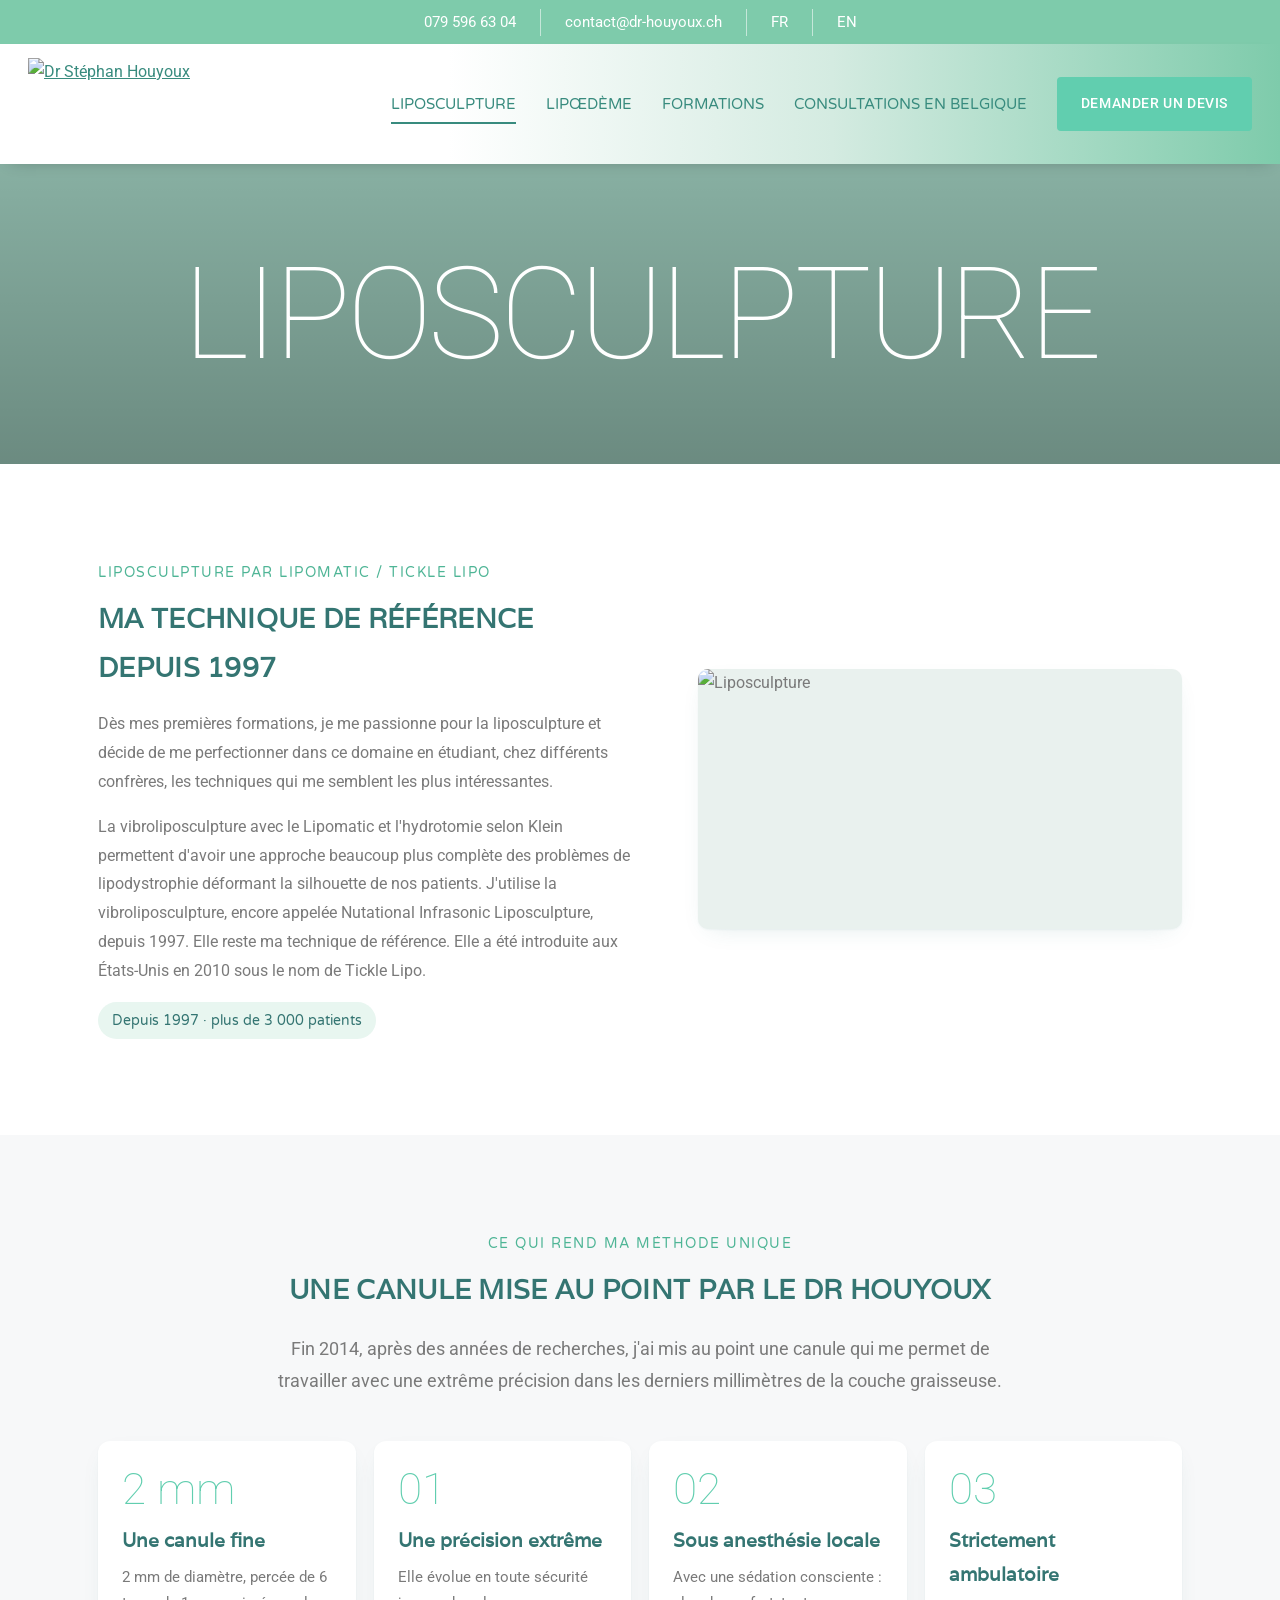
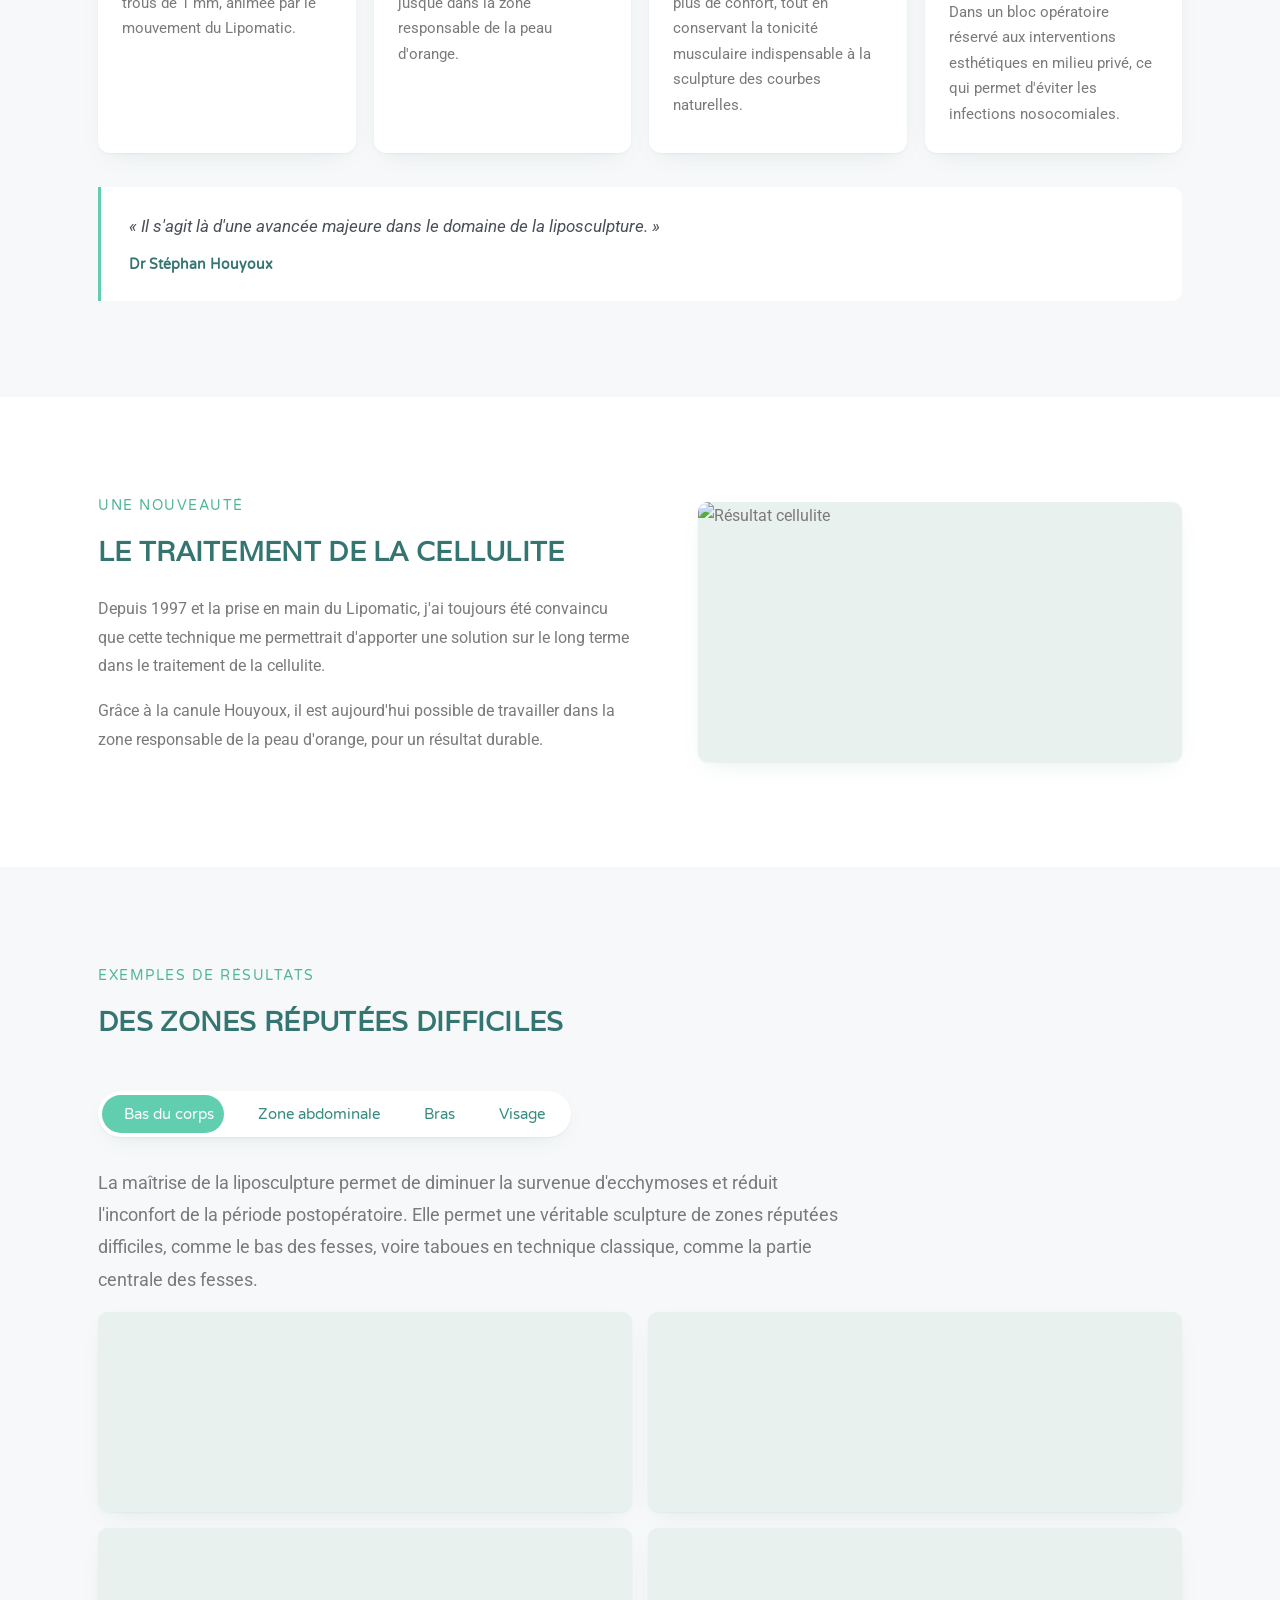
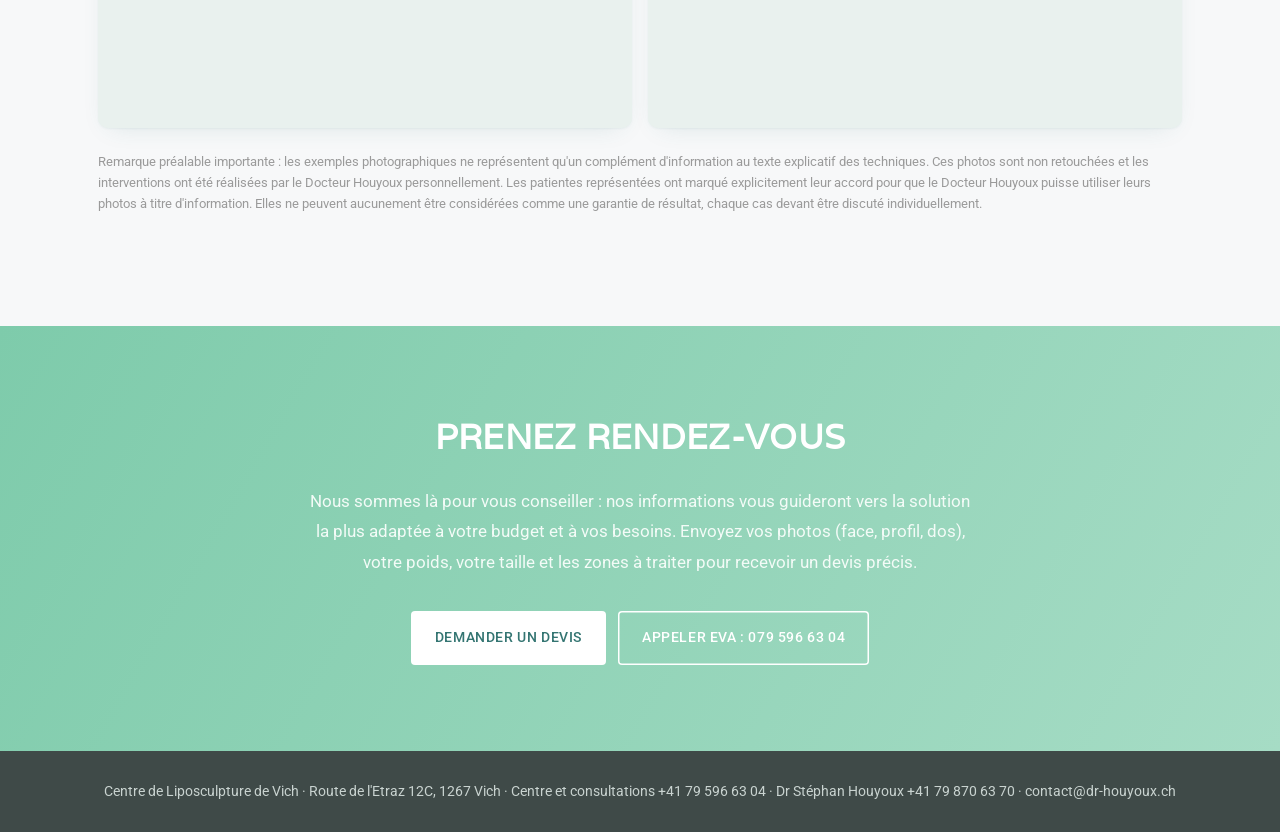
==== liposculpture.html @ 646bc2b1 "Add files via upload" ====
<!doctype html><html lang="fr"><head><meta charset="utf-8"><meta name="viewport" content="width=device-width, initial-scale=1">
<title>Liposculpture - Chirurgie esthétique - Dr Stéphan Houyoux</title>
<link rel="preconnect" href="https://fonts.googleapis.com"><link href="https://fonts.googleapis.com/css2?family=Roboto:wght@100;300;400;500&family=Varela&family=Varela+Round&display=swap" rel="stylesheet">
<link rel="stylesheet" href="style.css"></head><body>
<div class="topbar"><div class="wrap"><span>079 596 63 04</span><span>contact@dr-houyoux.ch</span><span>FR</span><span>EN</span></div></div>
<header class="header"><div class="wrap"><a href="https://dr-houyoux.ch/"><img class="logo" src="https://dr-houyoux.ch/wp-content/uploads/2020/02/logo.png" alt="Dr Stéphan Houyoux"></a>
<nav class="nav"><a href="liposculpture.html" class="on">Liposculpture</a><a href="lipoedeme.html">Lipœdème</a><a href="https://dr-houyoux.ch/formations/">Formations</a><a href="https://dr-houyoux.ch/consultations-en-belgique/">Consultations en Belgique</a><a class="cta" href="#rdv">Demander un devis</a></nav></div></header>
<section class="banner" style="background-image:url('https://dr-houyoux.ch/wp-content/uploads/2020/03/liposculpture.jpg')"><h1>Liposculpture</h1></section>
<section class="sec"><div class="wrap split reveal"><div>
<div class="kicker">Liposculpture par Lipomatic / Tickle Lipo</div><h2>Ma technique de référence depuis 1997</h2>
<p>Dès mes premières formations, je me passionne pour la liposculpture et décide de me perfectionner dans ce domaine en étudiant, chez différents confrères, les techniques qui me semblent les plus intéressantes.</p>
<p>La vibroliposculpture avec le Lipomatic et l'hydrotomie selon Klein permettent d'avoir une approche beaucoup plus complète des problèmes de lipodystrophie déformant la silhouette de nos patients. J'utilise la vibroliposculpture, encore appelée Nutational Infrasonic Liposculpture, depuis 1997. Elle reste ma technique de référence. Elle a été introduite aux États-Unis en 2010 sous le nom de Tickle Lipo.</p>
<span class="badge">Depuis 1997 · plus de 3 000 patients</span></div>
<img src="https://dr-houyoux.ch/wp-content/uploads/2020/02/lipo_ventre2.jpg" alt="Liposculpture"></div></section>

<section class="sec grey"><div class="wrap center reveal">
<div class="kicker">Ce qui rend ma méthode unique</div><h2>Une canule mise au point par le Dr Houyoux</h2>
<p class="lead">Fin 2014, après des années de recherches, j'ai mis au point une canule qui me permet de travailler avec une extrême précision dans les derniers millimètres de la couche graisseuse.</p>
<div class="cards">
<div class="card"><div class="n">2 mm</div><h3>Une canule fine</h3><p>2 mm de diamètre, percée de 6 trous de 1 mm, animée par le mouvement du Lipomatic.</p></div>
<div class="card"><div class="n">01</div><h3>Une précision extrême</h3><p>Elle évolue en toute sécurité jusque dans la zone responsable de la peau d'orange.</p></div>
<div class="card"><div class="n">02</div><h3>Sous anesthésie locale</h3><p>Avec une sédation consciente : plus de confort, tout en conservant la tonicité musculaire indispensable à la sculpture des courbes naturelles.</p></div>
<div class="card"><div class="n">03</div><h3>Strictement ambulatoire</h3><p>Dans un bloc opératoire réservé aux interventions esthétiques en milieu privé, ce qui permet d'éviter les infections nosocomiales.</p></div>
</div>
<div class="quote" style="text-align:left">« Il s'agit là d'une avancée majeure dans le domaine de la liposculpture. »<b>Dr Stéphan Houyoux</b></div></div></section>

<section class="sec"><div class="wrap split reveal"><div>
<div class="kicker">Une nouveauté</div><h2>Le traitement de la cellulite</h2>
<p>Depuis 1997 et la prise en main du Lipomatic, j'ai toujours été convaincu que cette technique me permettrait d'apporter une solution sur le long terme dans le traitement de la cellulite.</p>
<p>Grâce à la canule Houyoux, il est aujourd'hui possible de travailler dans la zone responsable de la peau d'orange, pour un résultat durable.</p></div>
<img src="https://dr-houyoux.ch/wp-content/uploads/2020/02/lipo_avant_après4.png" alt="Résultat cellulite"></div></section>

<section class="sec grey" data-tabs><div class="wrap reveal">
<div class="kicker">Exemples de résultats</div><h2>Des zones réputées difficiles</h2>
<div class="tabs" role="tablist"><span class="ind"></span><button role="tab" data-p="z1">Bas du corps</button><button role="tab" data-p="z2">Zone abdominale</button><button role="tab" data-p="z3">Bras</button><button role="tab" data-p="z4">Visage</button></div>
<div class="panel" id="z1"><p class="lead">La maîtrise de la liposculpture permet de diminuer la survenue d'ecchymoses et réduit l'inconfort de la période postopératoire. Elle permet une véritable sculpture de zones réputées difficiles, comme le bas des fesses, voire taboues en technique classique, comme la partie centrale des fesses.</p>
<div class="gallery"><img src="https://dr-houyoux.ch/wp-content/uploads/2020/02/lip_avant_après1.png" alt=""><img src="https://dr-houyoux.ch/wp-content/uploads/2020/02/lipo_avant_après2.png" alt=""><img src="https://dr-houyoux.ch/wp-content/uploads/2020/02/lipo_avant_après3.png" alt=""><img src="https://dr-houyoux.ch/wp-content/uploads/2020/02/lipo_avant_après5.png" alt=""></div></div>
<div class="panel" id="z2"><p class="lead">Elle améliore la rétraction de la peau, y compris lorsque celle-ci a perdu son élasticité naturelle, comme après la ménopause. Si la liposculpture n'est pas un traitement de l'obésité en l'absence de régime, elle peut contribuer, en association avec celui-ci, à retrouver une silhouette qui améliorera le bien-être de nos patients.</p>
<div class="gallery"><img src="https://dr-houyoux.ch/wp-content/uploads/2020/02/lipo_ventre.png" alt=""><img src="https://dr-houyoux.ch/wp-content/uploads/2020/02/lipo_ventre2.jpg" alt=""></div></div>
<div class="panel" id="z3"><p class="lead">Ces résultats ont été obtenus uniquement à l'aide de la « canule Houyoux » (2 mm de diamètre).</p>
<div class="gallery"><img src="https://dr-houyoux.ch/wp-content/uploads/2020/02/lipo_bras-1.png" alt=""><img src="https://dr-houyoux.ch/wp-content/uploads/2020/02/lipo_bras2.jpg" alt=""></div></div>
<div class="panel" id="z4"><p class="lead">Grâce à ces nouvelles techniques, on a pu élargir les indications de la liposculpture et améliorer les espérances de résultats dans des zones comme l'ovale du visage.</p>
<div class="gallery"><img src="https://dr-houyoux.ch/wp-content/uploads/2020/02/lipo_menton2.jpg" alt=""></div></div>
<p class="note">Remarque préalable importante : les exemples photographiques ne représentent qu'un complément d'information au texte explicatif des techniques. Ces photos sont non retouchées et les interventions ont été réalisées par le Docteur Houyoux personnellement. Les patientes représentées ont marqué explicitement leur accord pour que le Docteur Houyoux puisse utiliser leurs photos à titre d'information. Elles ne peuvent aucunement être considérées comme une garantie de résultat, chaque cas devant être discuté individuellement.</p></div></section><section class="rdv" id="rdv"><div class="wrap"><h2>Prenez rendez-vous</h2>
<p>Nous sommes là pour vous conseiller : nos informations vous guideront vers la solution la plus adaptée à votre budget et à vos besoins. Envoyez vos photos (face, profil, dos), votre poids, votre taille et les zones à traiter pour recevoir un devis précis.</p>
<a class="btn" href="mailto:contact@dr-houyoux.ch">Demander un devis</a><a class="btn ghost" href="tel:+41795966304">Appeler Eva : 079 596 63 04</a></div></section>
<footer>Centre de Liposculpture de Vich · Route de l'Etraz 12C, 1267 Vich · Centre et consultations +41 79 596 63 04 · Dr Stéphan Houyoux +41 79 870 63 70 · contact@dr-houyoux.ch</footer>
<script src="app.js"></script></body></html>
---- style.css ----
/* Maquette dr-houyoux.ch : codes du site actuel (Varela Round, Varela, Roboto, menthe)
   + finitions inspirées d'Emil Kowalski (sobriété, transitions douces) */
:root{--mint:#7ECBAB;--btn:#61CEAF;--btn-dark:#4FB596;--nav:#388B7E;--h:#347572;--text:#7A7A7A;--ink:#4B4F58;--bg:#F7F8F9;--line:#E4ECE9;
--ease:cubic-bezier(.23,1,.32,1);--shadow:0 1px 2px rgba(52,117,114,.06),0 8px 24px -12px rgba(52,117,114,.18)}
*{box-sizing:border-box}
body{margin:0;font-family:Roboto,Arial,sans-serif;font-size:16px;line-height:1.8;color:var(--text);background:#fff;-webkit-font-smoothing:antialiased}
img,video{max-width:100%;display:block}
a{color:var(--nav)}
figure{margin:0}
.wrap{max-width:1140px;margin:0 auto;padding:0 28px}
.topbar{background:var(--mint);color:#fff;font-size:15px}
.topbar .wrap{display:flex;justify-content:center;height:44px;align-items:center}
.topbar span{padding:0 24px;border-left:1px solid rgba(255,255,255,.55)}
.topbar span:first-child{border:0}
.header{background:linear-gradient(90deg,#fff 0%,#fff 35%,#d4ebe1 65%,var(--mint) 100%);box-shadow:0 6px 16px -10px rgba(0,0,0,.3);position:relative;z-index:3}
.header .wrap{max-width:1360px;display:flex;align-items:center;justify-content:space-between;height:120px}
.header img.logo{height:92px;width:auto}
.nav{display:flex;align-items:center;gap:30px}
.nav a{font-family:'Varela Round',sans-serif;font-size:15px;font-weight:500;text-transform:uppercase;color:var(--nav);text-decoration:none;white-space:nowrap;position:relative;padding:6px 0}
.nav a:not(.cta)::after{content:"";position:absolute;left:0;right:0;bottom:0;height:2px;background:var(--nav);transform:scaleX(0);transform-origin:left;transition:transform .35s var(--ease)}
.nav a.on::after{transform:scaleX(1)}
@media (hover:hover){.nav a:not(.cta):hover::after{transform:scaleX(1)}}
.btn,.nav a.cta{display:inline-flex;align-items:center;justify-content:center;background:var(--btn);color:#fff;font-family:Roboto,sans-serif;font-weight:500;font-size:14px;letter-spacing:.6px;text-transform:uppercase;text-decoration:none;padding:14px 24px;border-radius:4px;transition:transform .16s var(--ease),background-color .2s}
.btn:active,.nav a.cta:active{transform:scale(.97)}
@media (hover:hover){.btn:hover,.nav a.cta:hover{background:var(--btn-dark)}}
.banner{height:300px;background:#8fb9ab center/cover no-repeat;display:flex;align-items:center;justify-content:center;position:relative}
.banner::before{content:"";position:absolute;inset:0;background:linear-gradient(180deg,rgba(0,0,0,.05),rgba(0,0,0,.25))}
.banner h1{position:relative;margin:0;color:#fff;font-weight:100;font-size:clamp(60px,10vw,150px);letter-spacing:-4px;text-transform:uppercase;line-height:1}
.sec{padding:96px 0}
.sec.grey{background:var(--bg)}
h2{font-family:Varela,sans-serif;font-weight:600;font-size:27px;color:var(--h);text-transform:uppercase;margin:0 0 18px;letter-spacing:.3px}
h3{font-family:Varela,sans-serif;font-weight:600;font-size:19px;color:var(--h);margin:0 0 8px}
.kicker{font-family:'Varela Round',sans-serif;color:var(--btn-dark);font-size:14px;text-transform:uppercase;letter-spacing:1.5px;margin-bottom:10px}
.lead{font-size:18px;max-width:760px}
.center{text-align:center}.center .lead{margin:0 auto}
.split{display:grid;grid-template-columns:1.05fr .95fr;gap:64px;align-items:center}
.split img{border-radius:10px;box-shadow:var(--shadow);background:#e9f1ee;min-height:260px;object-fit:cover}
p{margin:0 0 16px}
.cards{display:grid;grid-template-columns:repeat(4,1fr);gap:18px;margin-top:44px;text-align:left}
.cards.three{grid-template-columns:repeat(3,1fr)}
.card{background:#fff;border-radius:12px;padding:26px 24px;box-shadow:var(--shadow);transition:transform .35s var(--ease),box-shadow .35s var(--ease)}
@media (hover:hover){.card:hover{transform:translateY(-3px);box-shadow:0 1px 2px rgba(52,117,114,.06),0 18px 40px -18px rgba(52,117,114,.35)}}
.card .n{font-weight:100;font-size:44px;line-height:1;color:var(--btn);margin-bottom:12px}
.card p{font-size:15px;line-height:1.7;margin:0}
.quote{border-left:3px solid var(--btn);background:var(--bg);border-radius:0 10px 10px 0;padding:24px 28px;margin-top:34px;font-size:17px;color:var(--ink);font-style:italic}
.sec.grey .quote{background:#fff}
.quote b{font-style:normal;color:var(--h);display:block;margin-top:10px;font-size:14px;font-family:'Varela Round'}
.yt{position:relative;aspect-ratio:16/9;border-radius:14px;overflow:hidden;box-shadow:0 30px 60px -30px rgba(20,60,55,.55);margin-top:36px;background:#1d2b28}
.yt iframe{position:absolute;inset:0;width:100%;height:100%;border:0}
.vids{display:grid;grid-template-columns:repeat(3,1fr);gap:18px;margin-top:36px}
.vids video{width:100%;aspect-ratio:9/16;object-fit:cover;border-radius:12px;background:#1d2b28;box-shadow:var(--shadow)}
.vids figcaption{font-size:14px;margin-top:8px;text-align:center}
.badge{display:inline-flex;gap:8px;align-items:center;background:#E8F6F0;color:var(--h);border-radius:999px;padding:6px 14px;font-size:14px;font-family:'Varela Round'}
.tabs{display:inline-flex;position:relative;background:#fff;border-radius:999px;padding:4px;margin:26px 0 30px;box-shadow:var(--shadow)}
.tabs button{position:relative;z-index:1;border:0;background:transparent;font-family:'Varela Round';font-size:15px;color:var(--nav);padding:10px 22px;border-radius:999px;cursor:pointer;transition:color .25s}
.tabs button[aria-selected=true]{color:#fff}
.tabs .ind{position:absolute;top:4px;left:4px;height:calc(100% - 8px);border-radius:999px;background:var(--btn);transition:transform .35s var(--ease),width .35s var(--ease)}
.panel{display:none}.panel.on{display:block;animation:in .45s var(--ease)}
@keyframes in{from{opacity:0;transform:translateY(6px)}to{opacity:1;transform:none}}
.gallery{display:grid;grid-template-columns:repeat(2,1fr);gap:16px}
.gallery img{width:100%;border-radius:10px;box-shadow:var(--shadow);background:#e9f1ee;min-height:200px;object-fit:cover}
.note{font-size:13px;line-height:1.6;color:#9a9a9a;margin-top:24px}
.steps{display:grid;grid-template-columns:repeat(3,1fr);gap:18px;margin-top:40px;counter-reset:s}
.step{background:#fff;border-radius:12px;padding:26px 24px;box-shadow:var(--shadow);counter-increment:s}
.step::before{content:counter(s);display:grid;place-items:center;width:34px;height:34px;border-radius:50%;background:#E8F6F0;color:var(--h);font-family:'Varela Round';margin-bottom:14px}
.step p{margin:0;font-size:15px;line-height:1.7}
.acc details{border-bottom:1px solid var(--line)}
.acc summary{list-style:none;cursor:pointer;display:flex;justify-content:space-between;align-items:center;padding:20px 0;font-family:Varela;font-weight:600;color:var(--h);font-size:18px;text-transform:uppercase}
.acc summary::-webkit-details-marker{display:none}
.acc summary i{width:28px;height:28px;border-radius:50%;background:#E8F6F0;position:relative;flex-shrink:0;transition:transform .3s var(--ease)}
.acc summary i::before,.acc summary i::after{content:"";position:absolute;left:8px;right:8px;top:13px;height:2px;background:var(--h)}
.acc summary i::after{transform:rotate(90deg)}
.acc details[open] summary i{transform:rotate(45deg)}
.acc .body{padding:0 0 22px}
.rdv{background:linear-gradient(120deg,var(--mint),#a6dcc5);color:#fff;text-align:center;padding:80px 0}
.rdv h2{color:#fff;font-size:34px}
.rdv p{color:#f3fbf7;max-width:660px;margin:0 auto 28px;font-size:17px}
.rdv .btn{background:#fff;color:var(--h);margin:6px}
.rdv .btn.ghost{background:transparent;color:#fff;box-shadow:inset 0 0 0 1.5px #fff}
footer{background:#3f4a48;color:#c9d3d0;text-align:center;font-size:14px;padding:28px}
.reveal{opacity:0;transform:translateY(10px);transition:opacity .7s var(--ease),transform .7s var(--ease)}
.reveal.vis{opacity:1;transform:none}
@media (prefers-reduced-motion:reduce){*{transition:none!important;animation:none!important}.reveal{opacity:1;transform:none}}
@media (max-width:960px){.nav a:not(.cta){display:none}.split,.cards,.cards.three,.steps,.vids,.gallery{grid-template-columns:1fr}.sec{padding:64px 0}}
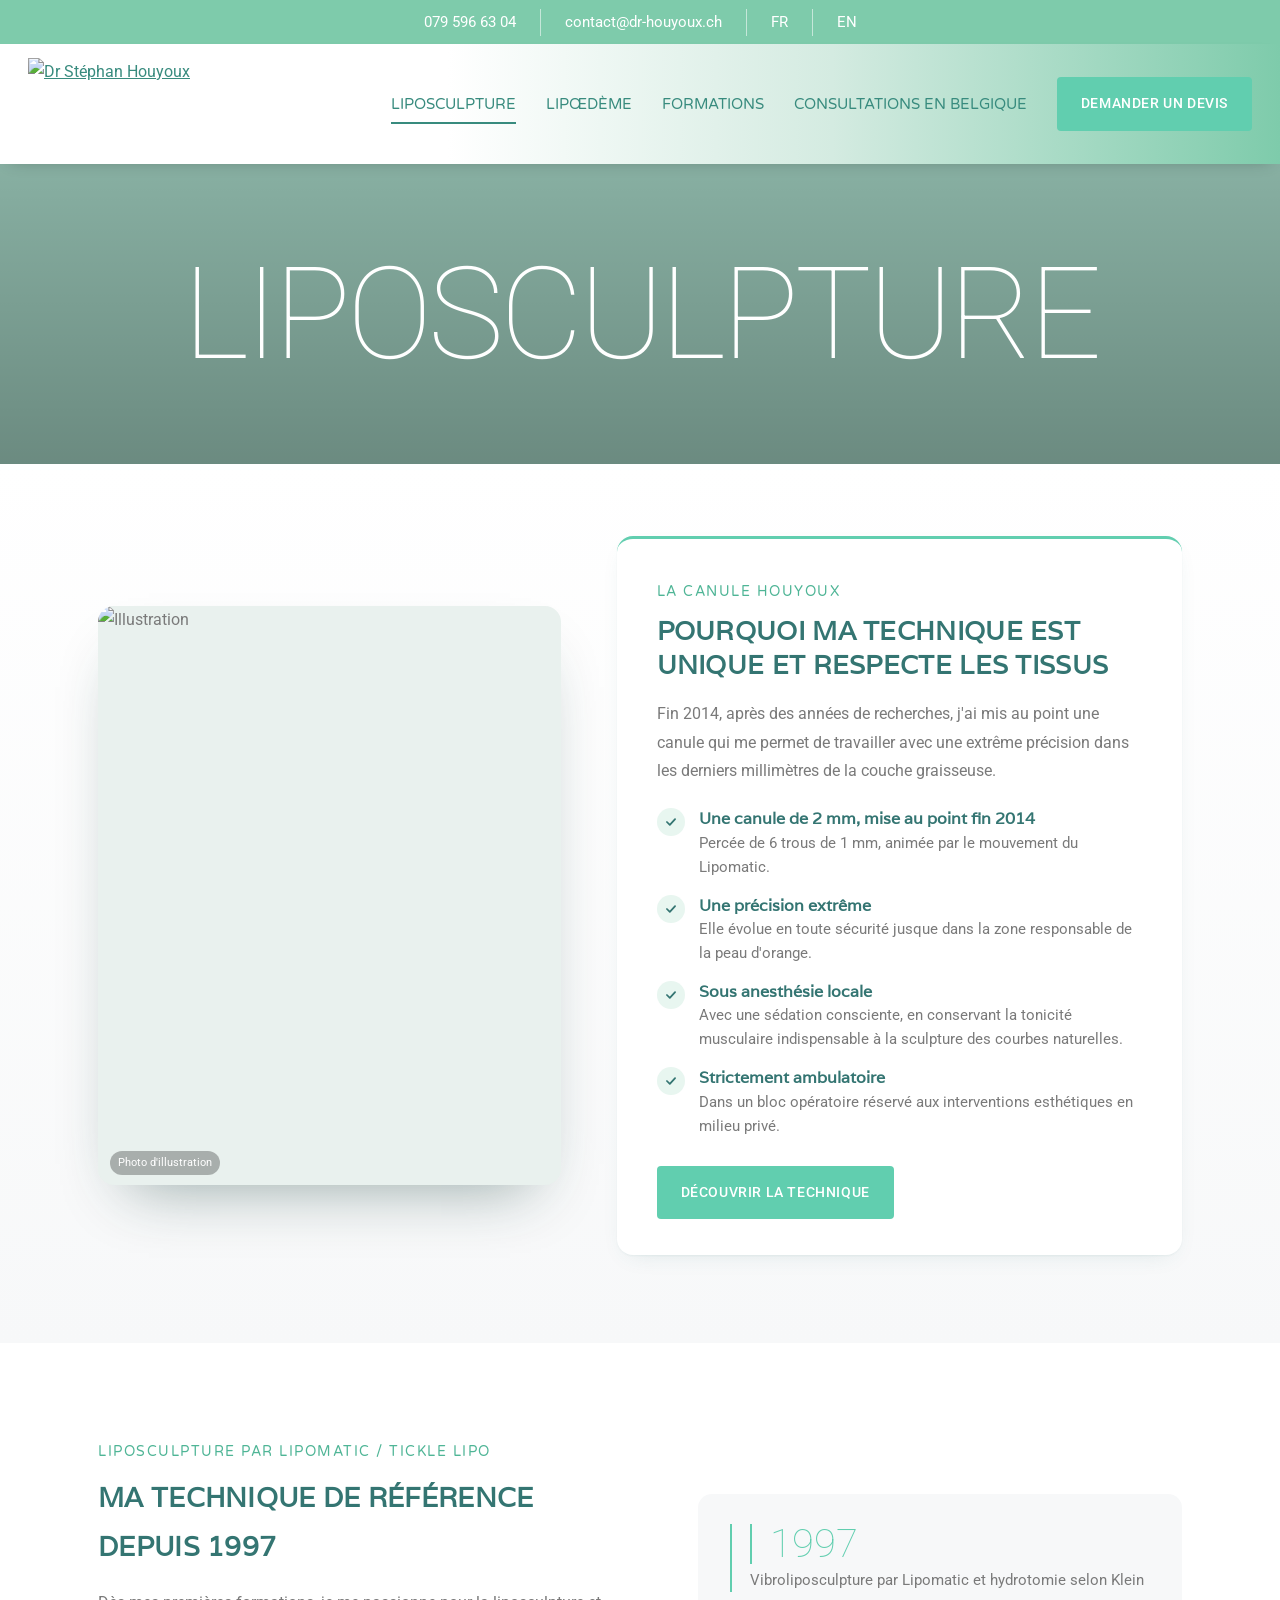
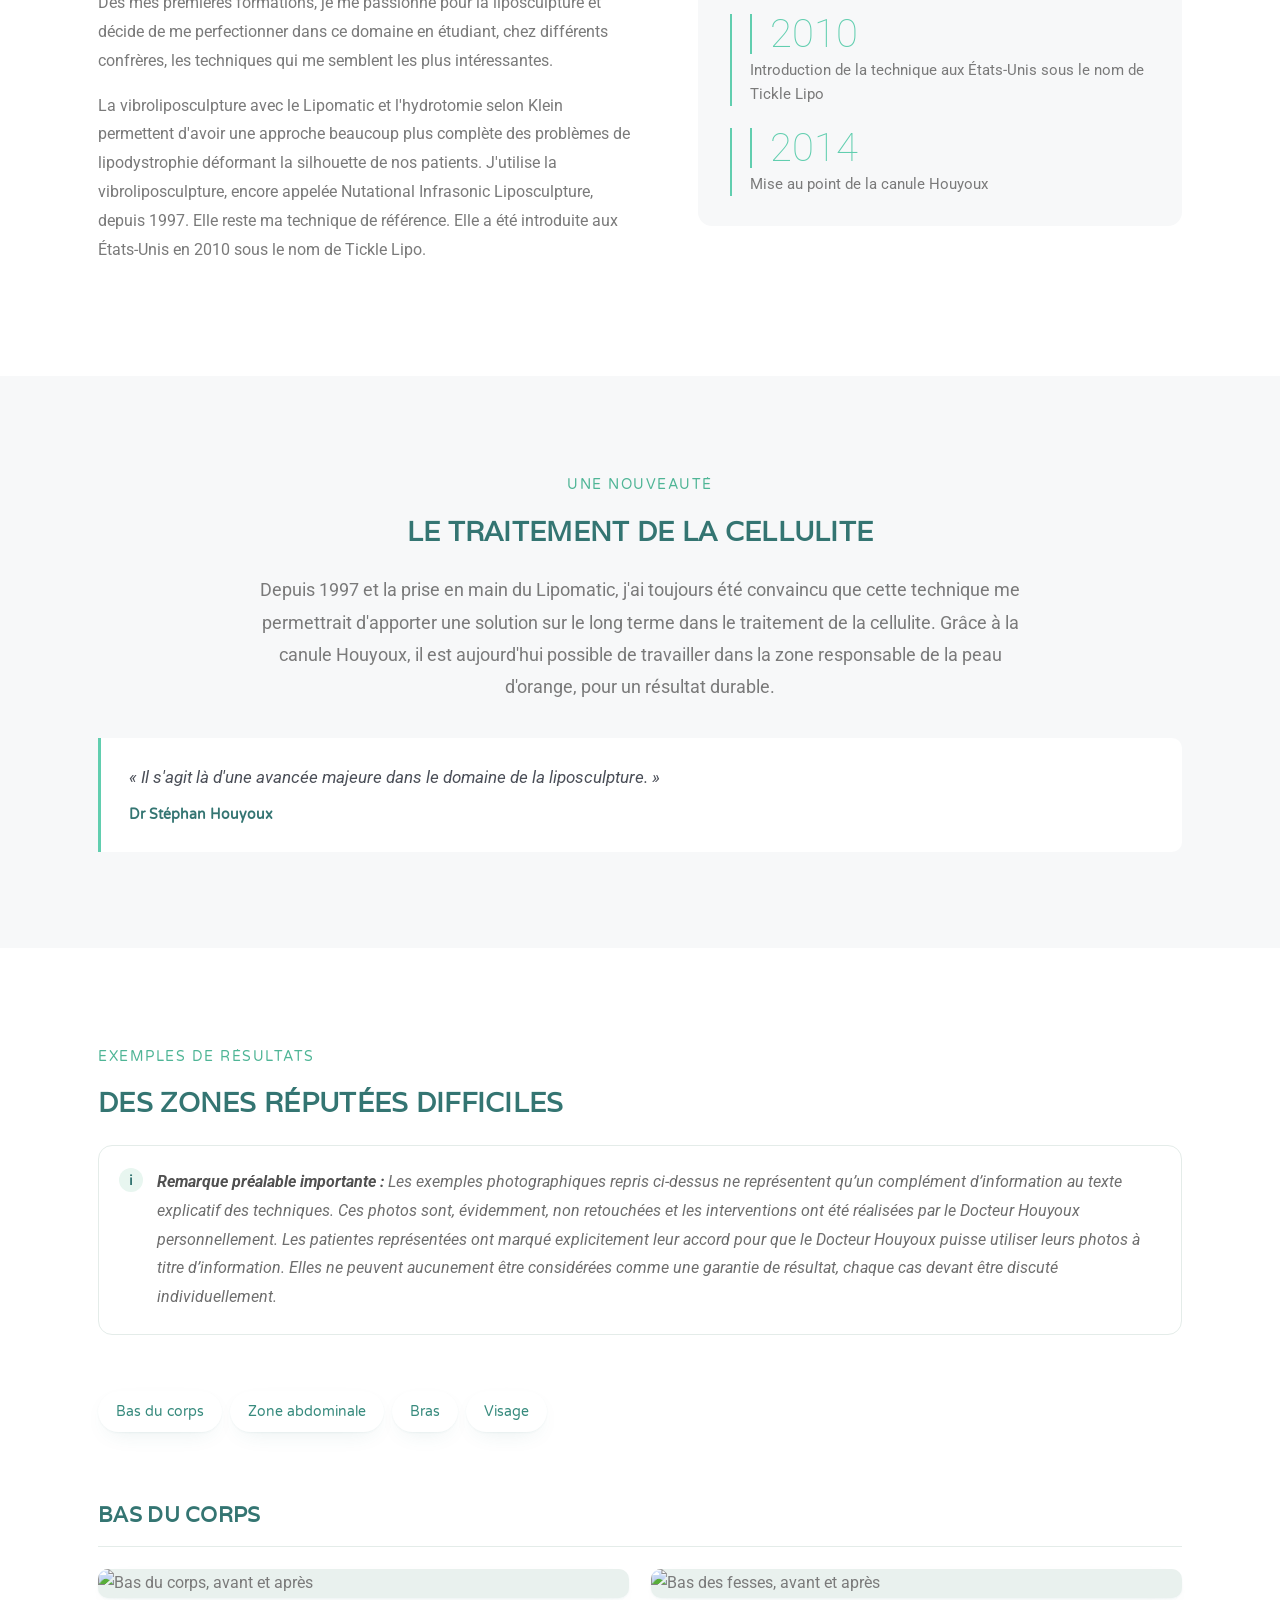
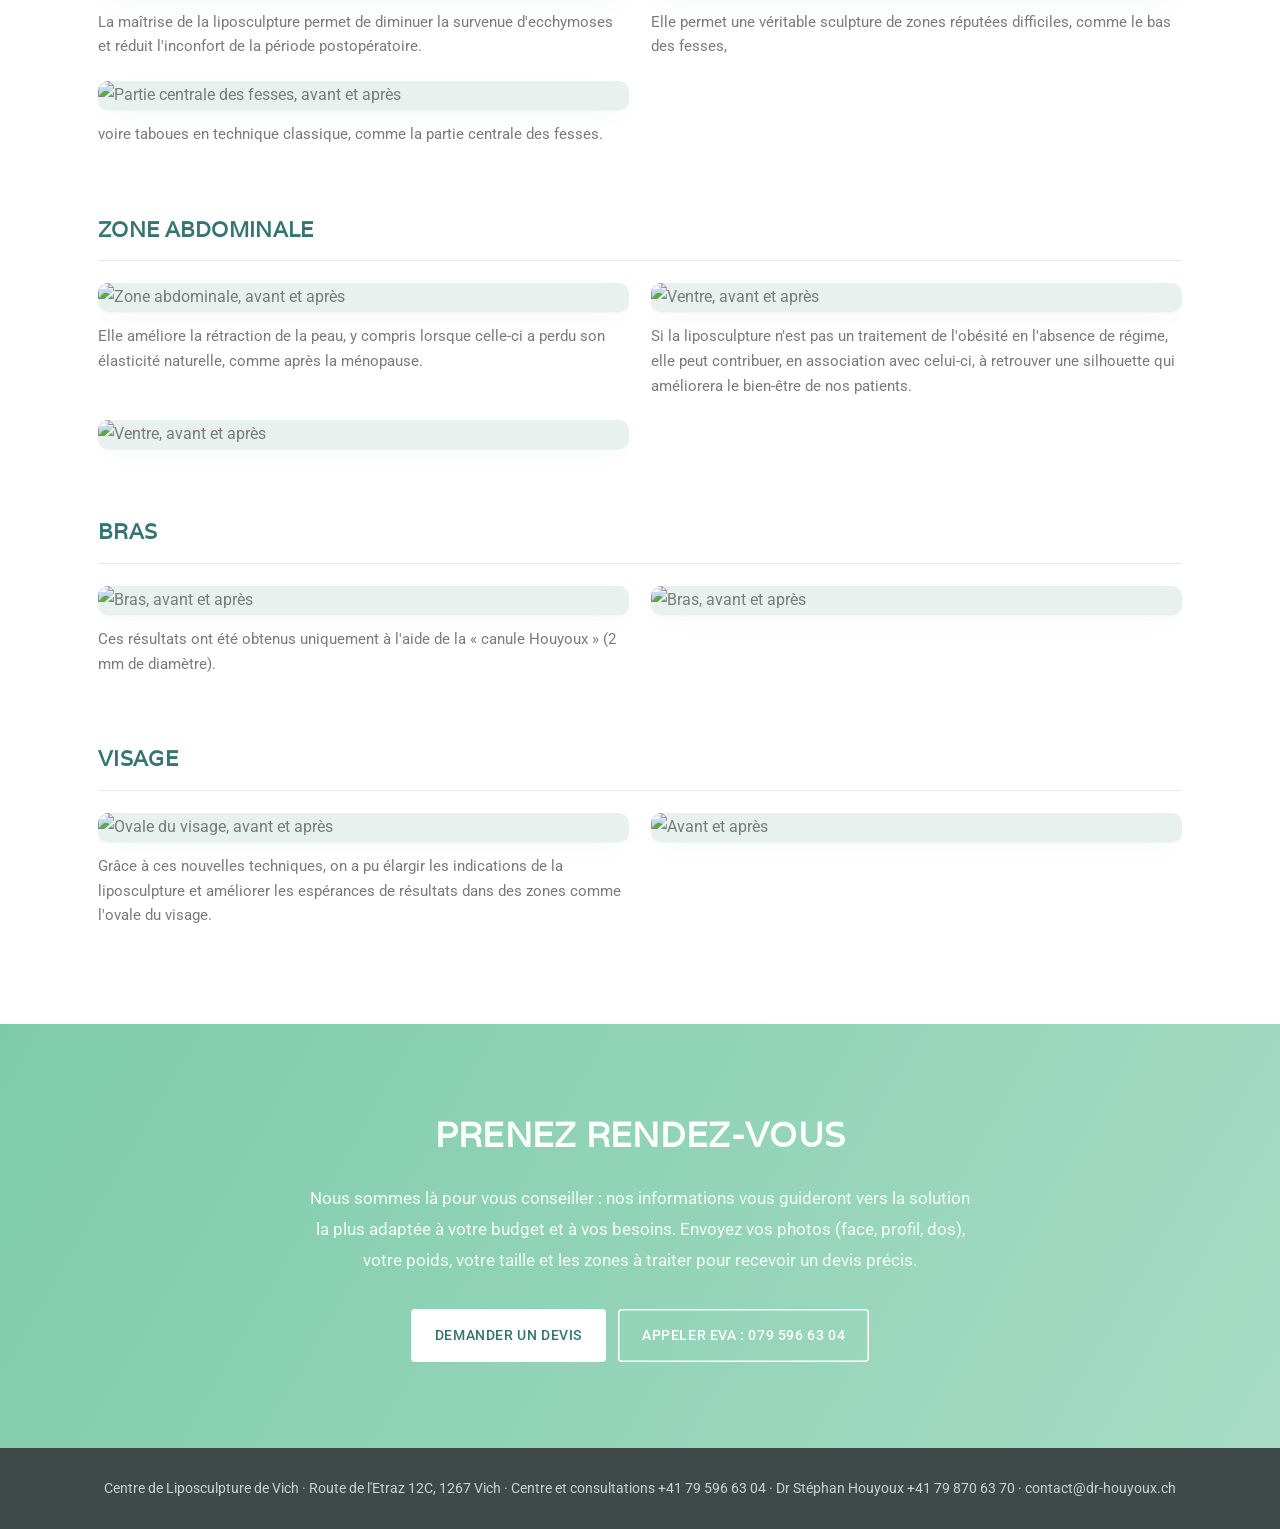
==== commit e4eb4f1c: "Add files via upload" ====
--- a/liposculpture.html
+++ b/liposculpture.html
@@ -3,46 +3,67 @@
 <link rel="preconnect" href="https://fonts.googleapis.com"><link href="https://fonts.googleapis.com/css2?family=Roboto:wght@100;300;400;500&family=Varela&family=Varela+Round&display=swap" rel="stylesheet">
 <link rel="stylesheet" href="style.css"></head><body>
 <div class="topbar"><div class="wrap"><span>079 596 63 04</span><span>contact@dr-houyoux.ch</span><span>FR</span><span>EN</span></div></div>
-<header class="header"><div class="wrap"><a href="https://dr-houyoux.ch/"><img class="logo" src="https://dr-houyoux.ch/wp-content/uploads/2020/02/logo.png" alt="Dr Stéphan Houyoux"></a>
-<nav class="nav"><a href="liposculpture.html" class="on">Liposculpture</a><a href="lipoedeme.html">Lipœdème</a><a href="https://dr-houyoux.ch/formations/">Formations</a><a href="https://dr-houyoux.ch/consultations-en-belgique/">Consultations en Belgique</a><a class="cta" href="#rdv">Demander un devis</a></nav></div></header>
-<section class="banner" style="background-image:url('https://dr-houyoux.ch/wp-content/uploads/2020/03/liposculpture.jpg')"><h1>Liposculpture</h1></section>
-<section class="sec"><div class="wrap split reveal"><div>
+<header class="header"><div class="wrap"><a href="https://dr-houyoux.ch/"><img class="logo" src="img/logo.jpg" alt="Dr Stéphan Houyoux"></a>
+<button class="burger" aria-label="Ouvrir le menu" aria-expanded="false" aria-controls="menu"><span></span><span></span><span></span></button>
+<nav class="nav" id="menu"><a href="liposculpture.html" class="on">Liposculpture</a><a href="lipoedeme.html">Lipœdème</a><a href="https://dr-houyoux.ch/formations/">Formations</a><a href="https://dr-houyoux.ch/consultations-en-belgique/">Consultations en Belgique</a><a class="cta" href="#rdv">Demander un devis</a></nav></div></header>
+<section class="banner" style="background-image:url('img/banner.jpg')"><h1>Liposculpture</h1></section>
+
+<!-- Ouverture : visuel d'illustration (Unsplash, à valider avec le Dr Houyoux) + encart -->
+<section class="hero"><div class="wrap hero-grid reveal">
+<figure class="hero-img"><img src="https://images.unsplash.com/photo-1617397303021-f68bae9f29d6?auto=format&fit=crop&w=1200&q=75" alt="Illustration" fetchpriority="high"><figcaption>Photo d'illustration</figcaption></figure>
+<div class="encart"><div class="kicker">La canule Houyoux</div><h2>Pourquoi ma technique est unique et respecte les tissus</h2>
+<p>Fin 2014, après des années de recherches, j'ai mis au point une canule qui me permet de travailler avec une extrême précision dans les derniers millimètres de la couche graisseuse.</p><ul class="why"><li><b>Une canule de 2 mm, mise au point fin 2014</b><span>Percée de 6 trous de 1 mm, animée par le mouvement du Lipomatic.</span></li><li><b>Une précision extrême</b><span>Elle évolue en toute sécurité jusque dans la zone responsable de la peau d'orange.</span></li><li><b>Sous anesthésie locale</b><span>Avec une sédation consciente, en conservant la tonicité musculaire indispensable à la sculpture des courbes naturelles.</span></li><li><b>Strictement ambulatoire</b><span>Dans un bloc opératoire réservé aux interventions esthétiques en milieu privé.</span></li></ul>
+<a class="btn" href="#infos">Découvrir la technique</a></div>
+</div></section>
+
+<!-- 1. Technique de référence (aucune photo de patient avant la remarque préalable) -->
+<section class="sec" id="infos"><div class="wrap split reveal"><div>
 <div class="kicker">Liposculpture par Lipomatic / Tickle Lipo</div><h2>Ma technique de référence depuis 1997</h2>
 <p>Dès mes premières formations, je me passionne pour la liposculpture et décide de me perfectionner dans ce domaine en étudiant, chez différents confrères, les techniques qui me semblent les plus intéressantes.</p>
-<p>La vibroliposculpture avec le Lipomatic et l'hydrotomie selon Klein permettent d'avoir une approche beaucoup plus complète des problèmes de lipodystrophie déformant la silhouette de nos patients. J'utilise la vibroliposculpture, encore appelée Nutational Infrasonic Liposculpture, depuis 1997. Elle reste ma technique de référence. Elle a été introduite aux États-Unis en 2010 sous le nom de Tickle Lipo.</p>
-<span class="badge">Depuis 1997 · plus de 3 000 patients</span></div>
-<img src="https://dr-houyoux.ch/wp-content/uploads/2020/02/lipo_ventre2.jpg" alt="Liposculpture"></div></section>
+<p>La vibroliposculpture avec le Lipomatic et l'hydrotomie selon Klein permettent d'avoir une approche beaucoup plus complète des problèmes de lipodystrophie déformant la silhouette de nos patients. J'utilise la vibroliposculpture, encore appelée Nutational Infrasonic Liposculpture, depuis 1997. Elle reste ma technique de référence. Elle a été introduite aux États-Unis en 2010 sous le nom de Tickle Lipo.</p></div>
+<div class="facts">
+<div><div class="n">1997</div><p>Vibroliposculpture par Lipomatic et hydrotomie selon Klein</p></div>
+<div><div class="n">2010</div><p>Introduction de la technique aux États-Unis sous le nom de Tickle Lipo</p></div>
+<div><div class="n">2014</div><p>Mise au point de la canule Houyoux</p></div>
+</div></div></section>
 
+<!-- 2. Nouveauté : cellulite et canule Houyoux -->
 <section class="sec grey"><div class="wrap center reveal">
-<div class="kicker">Ce qui rend ma méthode unique</div><h2>Une canule mise au point par le Dr Houyoux</h2>
-<p class="lead">Fin 2014, après des années de recherches, j'ai mis au point une canule qui me permet de travailler avec une extrême précision dans les derniers millimètres de la couche graisseuse.</p>
-<div class="cards">
-<div class="card"><div class="n">2 mm</div><h3>Une canule fine</h3><p>2 mm de diamètre, percée de 6 trous de 1 mm, animée par le mouvement du Lipomatic.</p></div>
-<div class="card"><div class="n">01</div><h3>Une précision extrême</h3><p>Elle évolue en toute sécurité jusque dans la zone responsable de la peau d'orange.</p></div>
-<div class="card"><div class="n">02</div><h3>Sous anesthésie locale</h3><p>Avec une sédation consciente : plus de confort, tout en conservant la tonicité musculaire indispensable à la sculpture des courbes naturelles.</p></div>
-<div class="card"><div class="n">03</div><h3>Strictement ambulatoire</h3><p>Dans un bloc opératoire réservé aux interventions esthétiques en milieu privé, ce qui permet d'éviter les infections nosocomiales.</p></div>
-</div>
+<div class="kicker">Une nouveauté</div><h2>Le traitement de la cellulite</h2>
+<p class="lead">Depuis 1997 et la prise en main du Lipomatic, j'ai toujours été convaincu que cette technique me permettrait d'apporter une solution sur le long terme dans le traitement de la cellulite. Grâce à la canule Houyoux, il est aujourd'hui possible de travailler dans la zone responsable de la peau d'orange, pour un résultat durable.</p>
 <div class="quote" style="text-align:left">« Il s'agit là d'une avancée majeure dans le domaine de la liposculpture. »<b>Dr Stéphan Houyoux</b></div></div></section>
 
-<section class="sec"><div class="wrap split reveal"><div>
-<div class="kicker">Une nouveauté</div><h2>Le traitement de la cellulite</h2>
-<p>Depuis 1997 et la prise en main du Lipomatic, j'ai toujours été convaincu que cette technique me permettrait d'apporter une solution sur le long terme dans le traitement de la cellulite.</p>
-<p>Grâce à la canule Houyoux, il est aujourd'hui possible de travailler dans la zone responsable de la peau d'orange, pour un résultat durable.</p></div>
-<img src="https://dr-houyoux.ch/wp-content/uploads/2020/02/lipo_avant_après4.png" alt="Résultat cellulite"></div></section>
+<!-- 3. Résultats : remarque préalable PUIS photos, dans l'ordre exact de la page actuelle -->
+<section class="sec"><div class="wrap reveal">
+<div class="kicker">Exemples de résultats</div><h2>Des zones réputées difficiles</h2>
+<p class="disclaimer-site"><b>Remarque préalable importante :</b> Les exemples photographiques repris ci-dessus ne représentent qu’un complément d’information au texte explicatif des techniques. Ces photos sont, évidemment, non retouchées et les interventions ont été réalisées par le Docteur Houyoux personnellement. Les patientes représentées ont marqué explicitement leur accord pour que le Docteur Houyoux puisse utiliser leurs photos à titre d’information. Elles ne peuvent aucunement être considérées comme une garantie de résultat, chaque cas devant être discuté individuellement.</p>
+<nav class="chips" aria-label="Zones"><a href="#bas-du-corps">Bas du corps</a><a href="#zone-abdominale">Zone abdominale</a><a href="#bras">Bras</a><a href="#visage">Visage</a></nav>
 
-<section class="sec grey" data-tabs><div class="wrap reveal">
-<div class="kicker">Exemples de résultats</div><h2>Des zones réputées difficiles</h2>
-<div class="tabs" role="tablist"><span class="ind"></span><button role="tab" data-p="z1">Bas du corps</button><button role="tab" data-p="z2">Zone abdominale</button><button role="tab" data-p="z3">Bras</button><button role="tab" data-p="z4">Visage</button></div>
-<div class="panel" id="z1"><p class="lead">La maîtrise de la liposculpture permet de diminuer la survenue d'ecchymoses et réduit l'inconfort de la période postopératoire. Elle permet une véritable sculpture de zones réputées difficiles, comme le bas des fesses, voire taboues en technique classique, comme la partie centrale des fesses.</p>
-<div class="gallery"><img src="https://dr-houyoux.ch/wp-content/uploads/2020/02/lip_avant_après1.png" alt=""><img src="https://dr-houyoux.ch/wp-content/uploads/2020/02/lipo_avant_après2.png" alt=""><img src="https://dr-houyoux.ch/wp-content/uploads/2020/02/lipo_avant_après3.png" alt=""><img src="https://dr-houyoux.ch/wp-content/uploads/2020/02/lipo_avant_après5.png" alt=""></div></div>
-<div class="panel" id="z2"><p class="lead">Elle améliore la rétraction de la peau, y compris lorsque celle-ci a perdu son élasticité naturelle, comme après la ménopause. Si la liposculpture n'est pas un traitement de l'obésité en l'absence de régime, elle peut contribuer, en association avec celui-ci, à retrouver une silhouette qui améliorera le bien-être de nos patients.</p>
-<div class="gallery"><img src="https://dr-houyoux.ch/wp-content/uploads/2020/02/lipo_ventre.png" alt=""><img src="https://dr-houyoux.ch/wp-content/uploads/2020/02/lipo_ventre2.jpg" alt=""></div></div>
-<div class="panel" id="z3"><p class="lead">Ces résultats ont été obtenus uniquement à l'aide de la « canule Houyoux » (2 mm de diamètre).</p>
-<div class="gallery"><img src="https://dr-houyoux.ch/wp-content/uploads/2020/02/lipo_bras-1.png" alt=""><img src="https://dr-houyoux.ch/wp-content/uploads/2020/02/lipo_bras2.jpg" alt=""></div></div>
-<div class="panel" id="z4"><p class="lead">Grâce à ces nouvelles techniques, on a pu élargir les indications de la liposculpture et améliorer les espérances de résultats dans des zones comme l'ovale du visage.</p>
-<div class="gallery"><img src="https://dr-houyoux.ch/wp-content/uploads/2020/02/lipo_menton2.jpg" alt=""></div></div>
-<p class="note">Remarque préalable importante : les exemples photographiques ne représentent qu'un complément d'information au texte explicatif des techniques. Ces photos sont non retouchées et les interventions ont été réalisées par le Docteur Houyoux personnellement. Les patientes représentées ont marqué explicitement leur accord pour que le Docteur Houyoux puisse utiliser leurs photos à titre d'information. Elles ne peuvent aucunement être considérées comme une garantie de résultat, chaque cas devant être discuté individuellement.</p></div></section><section class="rdv" id="rdv"><div class="wrap"><h2>Prenez rendez-vous</h2>
+<div class="zone" id="bas-du-corps"><h3>Bas du corps</h3><div class="cases">
+<figure class="case"><img src="img/lip1.jpg" alt="Bas du corps, avant et après" loading="lazy"><figcaption>La maîtrise de la liposculpture permet de diminuer la survenue d'ecchymoses et réduit l'inconfort de la période postopératoire.</figcaption></figure>
+<figure class="case"><img src="img/lip2.jpg" alt="Bas des fesses, avant et après" loading="lazy"><figcaption>Elle permet une véritable sculpture de zones réputées difficiles, comme le bas des fesses,</figcaption></figure>
+<figure class="case"><img src="img/lip3.jpg" alt="Partie centrale des fesses, avant et après" loading="lazy"><figcaption>voire taboues en technique classique, comme la partie centrale des fesses.</figcaption></figure>
+</div></div>
+
+<div class="zone" id="zone-abdominale"><h3>Zone abdominale</h3><div class="cases">
+<figure class="case"><img src="img/lip5.jpg" alt="Zone abdominale, avant et après" loading="lazy"><figcaption>Elle améliore la rétraction de la peau, y compris lorsque celle-ci a perdu son élasticité naturelle, comme après la ménopause.</figcaption></figure>
+<figure class="case"><img src="img/ventre.jpg" alt="Ventre, avant et après" loading="lazy"><figcaption>Si la liposculpture n'est pas un traitement de l'obésité en l'absence de régime, elle peut contribuer, en association avec celui-ci, à retrouver une silhouette qui améliorera le bien-être de nos patients.</figcaption></figure>
+<figure class="case"><img src="img/ventre2.jpg" alt="Ventre, avant et après" loading="lazy"></figure>
+</div></div>
+
+<div class="zone" id="bras"><h3>Bras</h3><div class="cases">
+<figure class="case"><img src="img/bras1.jpg" alt="Bras, avant et après" loading="lazy"><figcaption>Ces résultats ont été obtenus uniquement à l'aide de la « canule Houyoux » (2 mm de diamètre).</figcaption></figure>
+<figure class="case"><img src="img/bras2.jpg" alt="Bras, avant et après" loading="lazy"></figure>
+</div></div>
+
+<div class="zone" id="visage"><h3>Visage</h3><div class="cases">
+<figure class="case"><img src="img/menton2.jpg" alt="Ovale du visage, avant et après" loading="lazy"><figcaption>Grâce à ces nouvelles techniques, on a pu élargir les indications de la liposculpture et améliorer les espérances de résultats dans des zones comme l'ovale du visage.</figcaption></figure>
+<figure class="case"><img src="img/lip4.jpg" alt="Avant et après" loading="lazy"></figure>
+</div></div>
+</div></section>
+
+<section class="rdv" id="rdv"><div class="wrap"><h2>Prenez rendez-vous</h2>
 <p>Nous sommes là pour vous conseiller : nos informations vous guideront vers la solution la plus adaptée à votre budget et à vos besoins. Envoyez vos photos (face, profil, dos), votre poids, votre taille et les zones à traiter pour recevoir un devis précis.</p>
 <a class="btn" href="mailto:contact@dr-houyoux.ch">Demander un devis</a><a class="btn ghost" href="tel:+41795966304">Appeler Eva : 079 596 63 04</a></div></section>
 <footer>Centre de Liposculpture de Vich · Route de l'Etraz 12C, 1267 Vich · Centre et consultations +41 79 596 63 04 · Dr Stéphan Houyoux +41 79 870 63 70 · contact@dr-houyoux.ch</footer>
-<script src="app.js"></script></body></html>+<script src="app.js"></script></body></html>
--- a/style.css
+++ b/style.css
@@ -82,3 +82,210 @@
 .reveal.vis{opacity:1;transform:none}
 @media (prefers-reduced-motion:reduce){*{transition:none!important;animation:none!important}.reveal{opacity:1;transform:none}}
 @media (max-width:960px){.nav a:not(.cta){display:none}.split,.cards,.cards.three,.steps,.vids,.gallery{grid-template-columns:1fr}.sec{padding:64px 0}}
+
+/* v2 — retours du Dr Houyoux */
+html{scroll-behavior:smooth}
+.disclaimer{background:#fff;border:1px solid var(--line);border-left:3px solid var(--h);border-radius:0 10px 10px 0;padding:22px 26px;margin:0 0 44px;font-size:15px;line-height:1.7;color:var(--ink)}
+.disclaimer b{display:block;font-family:Varela,sans-serif;color:var(--h);text-transform:uppercase;font-size:14px;letter-spacing:.5px;margin-bottom:6px}
+.sec:not(.grey) .disclaimer{background:var(--bg)}
+.chips{display:flex;flex-wrap:wrap;gap:8px;margin:0 0 30px}
+.chips a{font-family:'Varela Round';font-size:14px;color:var(--nav);text-decoration:none;background:#fff;border-radius:999px;padding:8px 18px;box-shadow:var(--shadow);transition:background-color .2s,color .2s}
+@media (hover:hover){.chips a:hover{background:var(--btn);color:#fff}}
+.zone{margin-top:52px;scroll-margin-top:24px}
+.zone>h3{font-size:21px;text-transform:uppercase;letter-spacing:.3px;padding-bottom:12px;border-bottom:1px solid var(--line);margin-bottom:22px}
+.cases{display:grid;grid-template-columns:repeat(2,1fr);gap:22px}
+.case img{width:100%;border-radius:10px;box-shadow:var(--shadow);background:#e9f1ee}
+.case figcaption{font-size:15px;line-height:1.65;margin-top:12px}
+.case.wide{grid-column:1/-1}
+.facts{background:var(--bg);border-radius:14px;padding:30px 32px;display:grid;gap:22px}
+.facts div{border-left:2px solid var(--btn);padding-left:18px}
+.facts .n{font-weight:100;font-size:40px;line-height:1;color:var(--btn)}
+.facts p{margin:4px 0 0;font-size:15px;line-height:1.6}
+.must{display:inline-flex;align-items:center;gap:8px;background:var(--h);color:#fff;border-radius:999px;padding:6px 16px;font-size:13px;font-family:'Varela Round';text-transform:uppercase;letter-spacing:1px;margin-bottom:14px}
+.step a{font-size:14px}
+.after{max-width:760px;margin:28px auto 0;font-size:16px}
+@media (max-width:960px){.cases{grid-template-columns:1fr}}
+
+/* v3 — ouverture + responsive */
+.hero{padding:72px 0 88px;background:linear-gradient(180deg,#fff 0%,var(--bg) 100%)}
+.hero-grid{display:grid;grid-template-columns:.9fr 1.1fr;gap:56px;align-items:center}
+.hero-img{position:relative;border-radius:16px;overflow:hidden;box-shadow:0 30px 60px -30px rgba(20,60,55,.45);aspect-ratio:4/5;background:#e9f1ee}
+.hero-img img{width:100%;height:100%;object-fit:cover}
+.hero-img figcaption{position:absolute;left:12px;bottom:10px;font-size:11px;color:#fff;background:rgba(0,0,0,.28);padding:2px 8px;border-radius:999px}
+.encart{background:#fff;border-radius:16px;padding:40px 40px 36px;box-shadow:var(--shadow);border-top:3px solid var(--btn)}
+.encart h2{font-size:26px;line-height:1.3}
+.why{list-style:none;padding:0;margin:22px 0 28px;display:grid;gap:16px}
+.why li{display:grid;grid-template-columns:28px 1fr;column-gap:14px}
+.why li::before{content:"";grid-row:span 2;width:28px;height:28px;border-radius:50%;background:#E8F6F0 url("data:image/svg+xml,%3Csvg xmlns='http://www.w3.org/2000/svg' viewBox='0 0 24 24' fill='none' stroke='%23347572' stroke-width='3' stroke-linecap='round' stroke-linejoin='round'%3E%3Cpath d='M5 12l5 5 9-10'/%3E%3C/svg%3E") center/14px no-repeat}
+.why b{font-family:Varela,sans-serif;color:var(--h);font-weight:600;font-size:16px;line-height:1.4}
+.why span{font-size:15px;line-height:1.6}
+.burger{display:none;width:44px;height:44px;border:0;background:rgba(255,255,255,.7);border-radius:10px;cursor:pointer;padding:0;flex-direction:column;align-items:center;justify-content:center;gap:5px}
+.burger span{display:block;width:20px;height:2px;background:var(--nav);border-radius:2px;transition:transform .3s var(--ease),opacity .2s}
+.menu-open .burger span:nth-child(1){transform:translateY(7px) rotate(45deg)}
+.menu-open .burger span:nth-child(2){opacity:0}
+.menu-open .burger span:nth-child(3){transform:translateY(-7px) rotate(-45deg)}
+@media (max-width:960px){
+  .nav a:not(.cta){display:block}
+  .burger{display:flex}
+  .header .wrap{height:84px;padding:0 16px}
+  .header img.logo{height:60px}
+  .nav{position:absolute;left:0;right:0;top:100%;flex-direction:column;align-items:stretch;gap:0;background:#fff;padding:8px 20px 20px;box-shadow:0 18px 30px -18px rgba(0,0,0,.3);opacity:0;transform:translateY(-8px);pointer-events:none;transition:opacity .25s var(--ease),transform .25s var(--ease)}
+  .menu-open .nav{opacity:1;transform:none;pointer-events:auto}
+  .nav a:not(.cta){padding:14px 0;border-bottom:1px solid var(--line);font-size:15px}
+  .nav a:not(.cta)::after{display:none}
+  .nav a.on{color:var(--btn-dark)}
+  .nav a.cta{margin-top:16px;padding:16px}
+  .topbar{font-size:13px}.topbar .wrap{height:auto;padding:8px 12px;flex-wrap:wrap}
+  .topbar span{padding:2px 10px}
+  .wrap{padding:0 16px}
+  .banner{height:180px}
+  .banner h1{font-size:clamp(40px,12vw,80px);letter-spacing:-2px}
+  .hero{padding:32px 0 56px}
+  .hero-grid{grid-template-columns:1fr;gap:24px}
+  .hero-img{aspect-ratio:16/10}
+  .encart{padding:26px 22px}
+  .encart h2{font-size:21px}
+  .encart .btn{width:100%}
+  h2{font-size:22px}
+  .lead{font-size:16px}
+  .facts{padding:22px}
+  .zone{margin-top:40px}
+  .vids{display:flex;overflow-x:auto;scroll-snap-type:x mandatory;gap:12px;margin:28px -16px 0;padding:0 16px 6px}
+  .vids figure{flex:0 0 72%;scroll-snap-align:start}
+  .quote{padding:20px;font-size:16px}
+  .disclaimer{padding:18px;font-size:14px}
+  .rdv{padding:56px 0}.rdv h2{font-size:26px}
+  .rdv .btn{display:flex;margin:10px 0}
+  .acc summary{font-size:16px}
+}
+@media (max-width:420px){.topbar span:nth-child(n+3){display:none}}
+
+/* v4 — page Lipœdème, landing (codes du Dr Houyoux + finitions Emil Kowalski) */
+.lp-hero{position:relative;padding:72px 0 40px;background:radial-gradient(1200px 500px at 85% 0%,#E8F6F0 0%,rgba(232,246,240,0) 60%),#fff;overflow:hidden}
+.lp-hero-grid{display:grid;grid-template-columns:1.25fr .75fr;gap:64px;align-items:center}
+.lp-hero h1{font-family:Roboto,sans-serif;font-weight:300;font-size:clamp(34px,4.4vw,54px);line-height:1.12;letter-spacing:-1.2px;color:var(--h);margin:0 0 22px;text-wrap:balance}
+.lp-sub{font-size:18px;line-height:1.7;max-width:600px;color:#6d7270}
+.lp-quote{margin:28px 0 0;padding:0 0 0 20px;border-left:2px solid var(--btn);font-style:italic;font-size:18px;line-height:1.6;color:var(--ink);max-width:580px}
+.lp-quote cite,.lp-pull cite{display:block;margin-top:10px;font-style:normal;font-family:'Varela Round';font-size:13px;letter-spacing:.5px;color:var(--h)}
+.lp-ctas{display:flex;flex-wrap:wrap;gap:12px;margin-top:34px}
+.btn.line{background:transparent;color:var(--h);box-shadow:inset 0 0 0 1px rgba(52,117,114,.35)}
+@media (hover:hover){.btn.line:hover{background:#E8F6F0}}
+.lp-portrait{position:relative;margin:0;border-radius:20px;overflow:hidden;background:#eef2f1;box-shadow:0 1px 1px rgba(0,0,0,.04),0 40px 80px -40px rgba(20,60,55,.5);aspect-ratio:4/5}
+.lp-portrait img{width:100%;height:100%;object-fit:cover;object-position:50% 25%;filter:grayscale(1) contrast(1.02)}
+.lp-portrait figcaption{position:absolute;left:14px;right:14px;bottom:14px;background:rgba(255,255,255,.82);backdrop-filter:blur(12px);-webkit-backdrop-filter:blur(12px);border-radius:12px;padding:12px 16px;font-size:13px;line-height:1.4;color:var(--text)}
+.lp-portrait figcaption b{display:block;font-family:Varela;color:var(--h);font-size:15px}
+.lp-proof{list-style:none;margin:56px 0 0;padding:22px 0 0;border-top:1px solid var(--line);display:grid;grid-template-columns:repeat(3,1fr);gap:24px}
+.lp-proof b{display:block;font-weight:300;font-size:26px;color:var(--h);letter-spacing:-.5px;line-height:1.2}
+.lp-proof span{font-size:14px}
+.lp .sec h2{text-transform:none;font-size:clamp(24px,2.6vw,32px);letter-spacing:-.2px;line-height:1.25}
+.lp-cards{display:grid;grid-template-columns:repeat(3,1fr);gap:16px;margin-top:40px}
+.lp-card{background:#fff;border:1px solid var(--line);border-radius:14px;padding:26px;transition:transform .35s var(--ease),box-shadow .35s var(--ease),border-color .35s}
+@media (hover:hover){.lp-card:hover{transform:translateY(-2px);border-color:transparent;box-shadow:var(--shadow)}}
+.lp-num{display:inline-block;font-family:'Varela Round';font-size:12px;color:var(--btn-dark);background:#E8F6F0;border-radius:999px;padding:3px 10px;margin-bottom:14px}
+.lp-card p{font-size:15px;line-height:1.7;margin:0}
+.lp-pull{margin:48px auto 0;max-width:820px;text-align:center;font-family:Roboto;font-weight:300;font-style:normal;font-size:clamp(20px,2.4vw,28px);line-height:1.45;color:var(--h);letter-spacing:-.3px}
+.lp-pull cite{margin-top:16px}
+.lp-tech{display:grid;grid-template-columns:1.1fr .9fr;gap:56px;align-items:start}
+.lp-specs{margin:0;background:#fff;border-radius:16px;box-shadow:var(--shadow);padding:8px 24px}
+.lp-specs div{display:grid;grid-template-columns:110px 1fr;gap:12px;padding:16px 0;border-bottom:1px solid var(--line)}
+.lp-specs div:last-child{border:0}
+.lp-specs dt{font-family:'Varela Round';font-size:13px;text-transform:uppercase;letter-spacing:1px;color:var(--btn-dark)}
+.lp-specs dd{margin:0;color:var(--ink);font-size:15px}
+.disclaimer-site{font-style:italic;text-align:justify;line-height:2;font-size:15px;color:#8a8a8a;margin:0 0 40px}
+.disclaimer-site b{font-weight:700;color:#7A7A7A}
+.lp-steps{list-style:none;padding:0;margin:40px 0 0;display:grid;grid-template-columns:repeat(3,1fr);gap:16px;counter-reset:s}
+.lp-steps li{position:relative;background:#fff;border:1px solid var(--line);border-radius:14px;padding:28px 26px;counter-increment:s}
+.lp-steps li::before{content:counter(s);display:grid;place-items:center;width:34px;height:34px;border-radius:50%;background:#E8F6F0;color:var(--h);font-family:'Varela Round';margin-bottom:14px}
+.lp-steps li:first-child{border-color:var(--btn);box-shadow:0 0 0 3px #E8F6F0}
+.lp-steps li:first-child .must{position:absolute;top:-13px;right:18px;margin:0}
+.lp-steps p{font-size:15px;line-height:1.7;margin:0 0 8px}
+.lp-steps a{font-size:14px;font-family:'Varela Round'}
+.lp-video{background:linear-gradient(180deg,var(--bg),#fff)}
+.lp-dur{font-size:14px;margin:16px 0 26px}
+.lp-sticky{display:none}
+@media (max-width:960px){
+  .lp-hero{padding:28px 0 24px}
+  .lp-hero-grid{grid-template-columns:1fr;gap:28px}
+  .lp-portrait{order:-1;aspect-ratio:1/1;max-width:280px;width:72%;margin:0 auto;border-radius:50%}
+  .lp-portrait figcaption{display:none}
+  .lp-hero-txt{text-align:left}
+  .lp-sub,.lp-quote{font-size:16px}
+  .lp-ctas .btn{flex:1 1 100%}
+  .lp-proof{grid-template-columns:1fr;gap:14px;margin-top:32px}
+  .lp-proof li{display:flex;align-items:baseline;gap:12px}.lp-proof b{font-size:20px;min-width:120px}
+  .lp-cards,.lp-tech,.lp-steps{grid-template-columns:1fr}
+  .lp-tech{gap:28px}
+  .lp-steps{gap:22px}
+  .disclaimer-site{text-align:left;line-height:1.8;font-size:14px}
+  .lp-sticky{display:flex;position:fixed;left:12px;right:12px;bottom:12px;z-index:20;justify-content:center;background:var(--btn);color:#fff;text-decoration:none;font-weight:500;text-transform:uppercase;letter-spacing:.6px;font-size:14px;padding:15px;border-radius:12px;box-shadow:0 12px 30px -10px rgba(20,60,55,.5);transform:translateY(140%);transition:transform .4s var(--ease)}
+  .lp-sticky.show{transform:none}
+  .lp footer{padding-bottom:90px}
+}
+
+/* v6 — lisibilité + finitions (page Lipœdème) */
+.lp{--read:#4F5856;--soft:#6B7472;color:var(--read)}
+.lp p{color:var(--read)}
+.lp .lead{font-size:19px;line-height:1.7;color:var(--soft);max-width:68ch}
+.lp .sec p:not(.lead):not(.disclaimer-site):not(.lp-dur){font-size:17px;line-height:1.8;max-width:68ch}
+.lp .sec{padding:112px 0}
+.lp-head{display:flex;flex-direction:column;gap:2px;margin-bottom:28px}
+.lp-head h2{margin:0;max-width:22ch}
+.lp .kicker{display:inline-flex;align-items:center;gap:10px}
+.lp .kicker::before{content:"";width:18px;height:1px;background:currentColor;opacity:.6}
+.header img.logo{mix-blend-mode:multiply}
+/* hero */
+.lp-hero{padding:88px 0 48px}
+.lp-hero h1{font-size:clamp(36px,4.6vw,58px);color:#2E6A67}
+.lp-sub{font-size:19px;color:var(--soft)}
+.lp-quote{font-size:19px;color:#3F4745;border-left-width:3px}
+.lp-portrait{aspect-ratio:1/1;border-radius:24px}
+.lp-portrait::after{content:"";position:absolute;inset:0;border-radius:inherit;box-shadow:inset 0 0 0 1px rgba(0,0,0,.06);pointer-events:none}
+.lp-proof li{padding-right:12px}
+.lp-proof b{color:#2E6A67}
+.lp-proof span{color:var(--soft)}
+/* résultats */
+.lp-results{background:linear-gradient(180deg,var(--bg) 0,#fff 260px)}
+.disclaimer-site{position:relative;font-size:15.5px;line-height:1.85;color:#6E6E6E;text-align:left;background:#fff;border:1px solid var(--line);border-radius:14px;padding:22px 26px 22px 58px;margin:0 0 56px;max-width:none}
+.disclaimer-site::before{content:"i";position:absolute;left:20px;top:22px;width:24px;height:24px;border-radius:50%;background:#E8F6F0;color:var(--h);font:600 14px/24px Varela,sans-serif;font-style:normal;text-align:center}
+.disclaimer-site b{color:#505050}
+.zone{margin-top:64px}
+.zone-h{display:flex;align-items:baseline;justify-content:space-between;gap:16px;border-bottom:1px solid var(--line);padding-bottom:12px;margin-bottom:24px}
+.zone-h h3{margin:0;font-size:22px;text-transform:uppercase;letter-spacing:.4px;border:0;padding:0}
+.zone-h span{font-family:'Varela Round';font-size:13px;color:var(--btn-dark)}
+.shot{margin:0 0 28px}
+.shot .zoom{display:block;width:100%;padding:0;border:0;background:#eef2f1;border-radius:14px;overflow:hidden;cursor:zoom-in;box-shadow:0 1px 2px rgba(0,0,0,.05),0 20px 40px -24px rgba(20,60,55,.35);transition:transform .4s var(--ease),box-shadow .4s var(--ease)}
+.shot img{width:100%;height:auto;display:block}
+@media (hover:hover){.shot .zoom:hover{transform:translateY(-2px);box-shadow:0 1px 2px rgba(0,0,0,.05),0 28px 50px -24px rgba(20,60,55,.45)}}
+.shot .zoom:active{transform:scale(.99)}
+.shot figcaption{margin-top:14px;font-size:16px;line-height:1.65;color:var(--soft);max-width:70ch;padding-left:14px;border-left:2px solid #CDEBDD}
+.pair{display:grid;grid-template-columns:1.25fr 1fr;gap:24px;align-items:start}
+.strip{display:grid;grid-template-columns:.68fr 1.33fr .66fr .66fr;gap:14px;margin-bottom:28px;align-items:stretch}
+.strip .shot{margin:0}.strip .zoom,.strip img{height:100%}.strip img{object-fit:cover}
+/* cartes et citations */
+.lp-card{padding:30px}
+.lp-card h3{font-size:19px;margin-bottom:10px}
+.lp-card p{font-size:16px!important;line-height:1.75!important;color:var(--read)}
+.lp-pull{color:#2E6A67;font-size:clamp(21px,2.5vw,30px)}
+.lp-specs dd{color:#3F4745;font-size:16px}
+/* lightbox */
+.lightbox{border:0;padding:0;background:transparent;max-width:min(96vw,1600px);max-height:92vh;overflow:visible}
+.lightbox::backdrop{background:rgba(18,30,28,.82);backdrop-filter:blur(4px)}
+.lightbox img{display:block;max-width:min(96vw,1600px);max-height:88vh;border-radius:10px;animation:lb .35s var(--ease)}
+@keyframes lb{from{opacity:0;transform:scale(.97)}to{opacity:1;transform:none}}
+.lb-close{position:absolute;top:-44px;right:0;width:36px;height:36px;border-radius:50%;border:0;background:#fff;color:var(--h);font-size:22px;line-height:1;cursor:pointer}
+@media (max-width:960px){
+  .lp .sec{padding:64px 0}
+  .lp .lead,.lp-sub{font-size:17px}
+  .lp .sec p:not(.lead):not(.disclaimer-site):not(.lp-dur){font-size:16px}
+  .lp-quote{font-size:17px}
+  .lp-portrait{border-radius:50%}
+  .disclaimer-site{padding:18px 18px 18px 50px;font-size:14.5px;margin-bottom:40px}
+  .disclaimer-site::before{left:16px;top:18px}
+  .zone{margin-top:44px}
+  .pair{grid-template-columns:1fr;gap:0}
+  .strip{grid-template-columns:1fr 1fr;gap:10px}
+  .strip .shot:nth-child(2){grid-column:1/-1;order:-1}
+  .shot figcaption{font-size:15px}
+}
+.shot.narrow{max-width:860px}
+@media (max-width:960px){.lp-portrait{max-width:190px}.lp-hero-grid{gap:20px}}
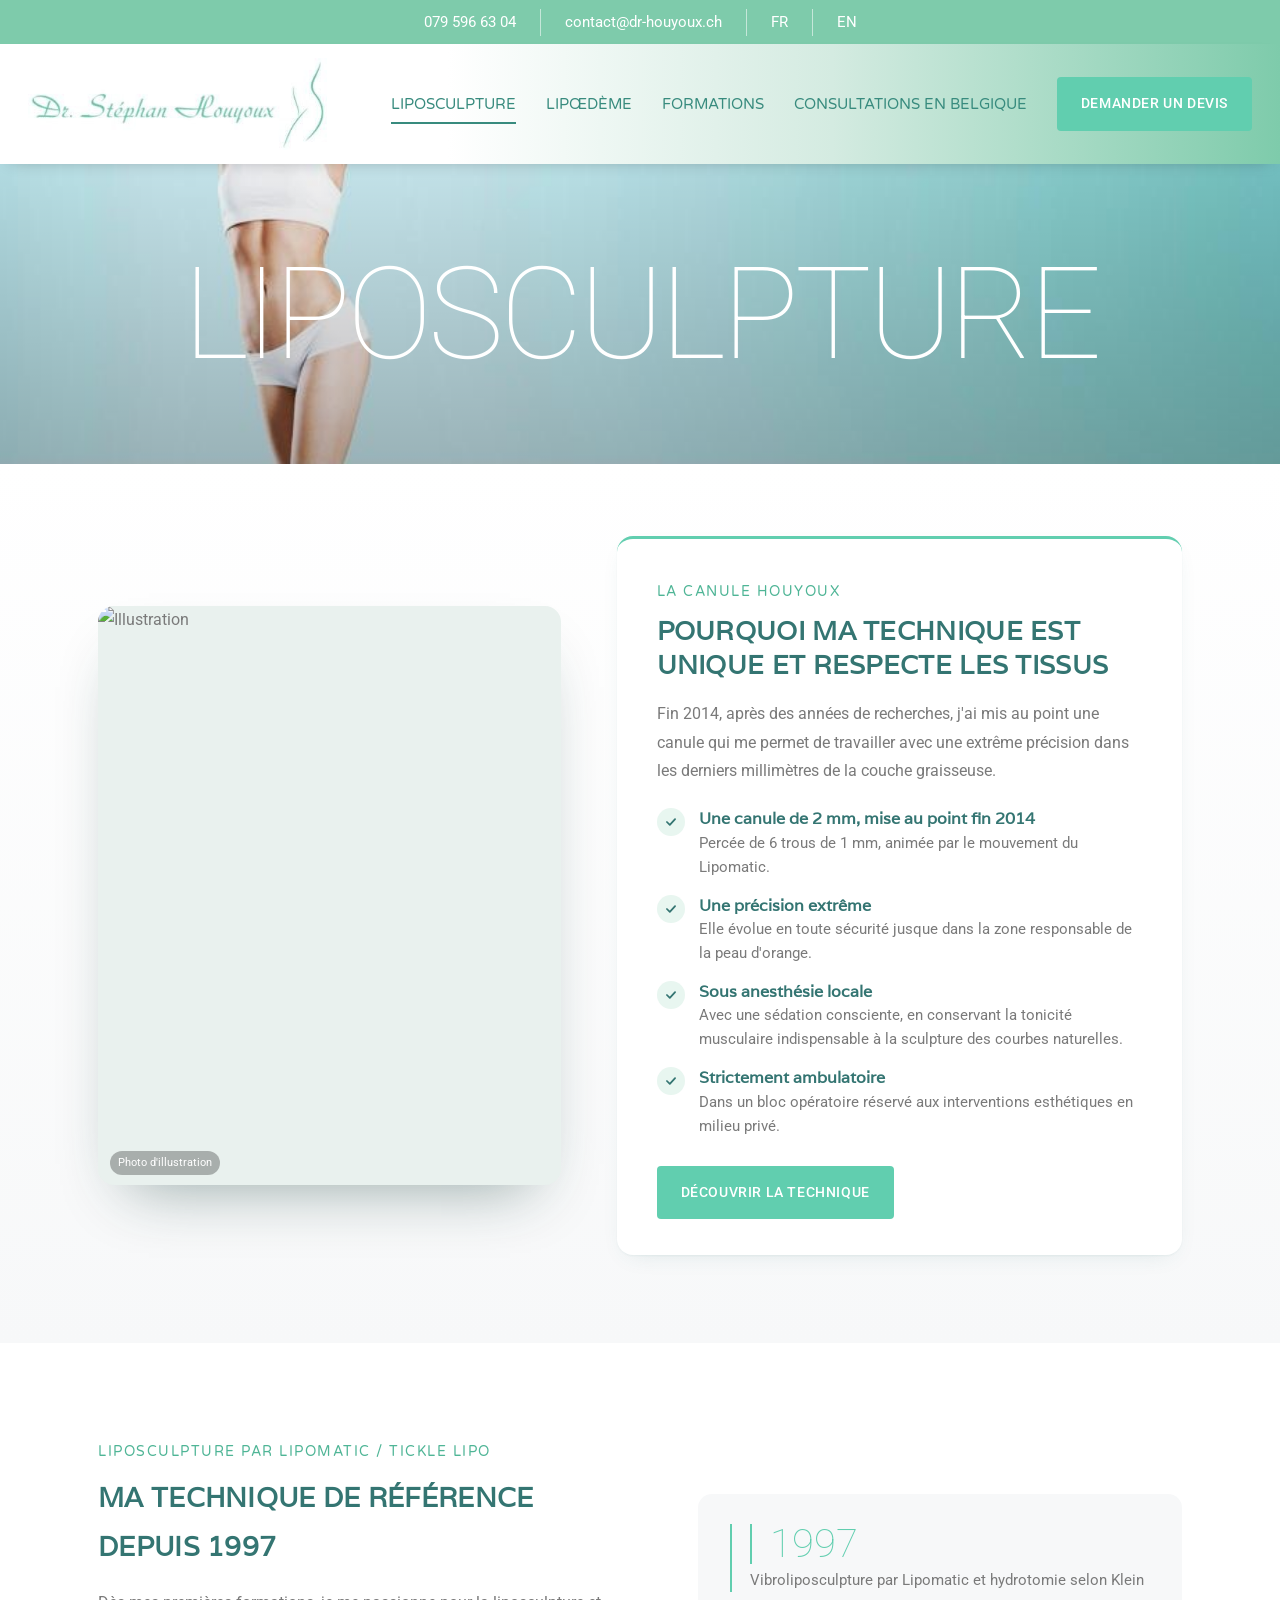
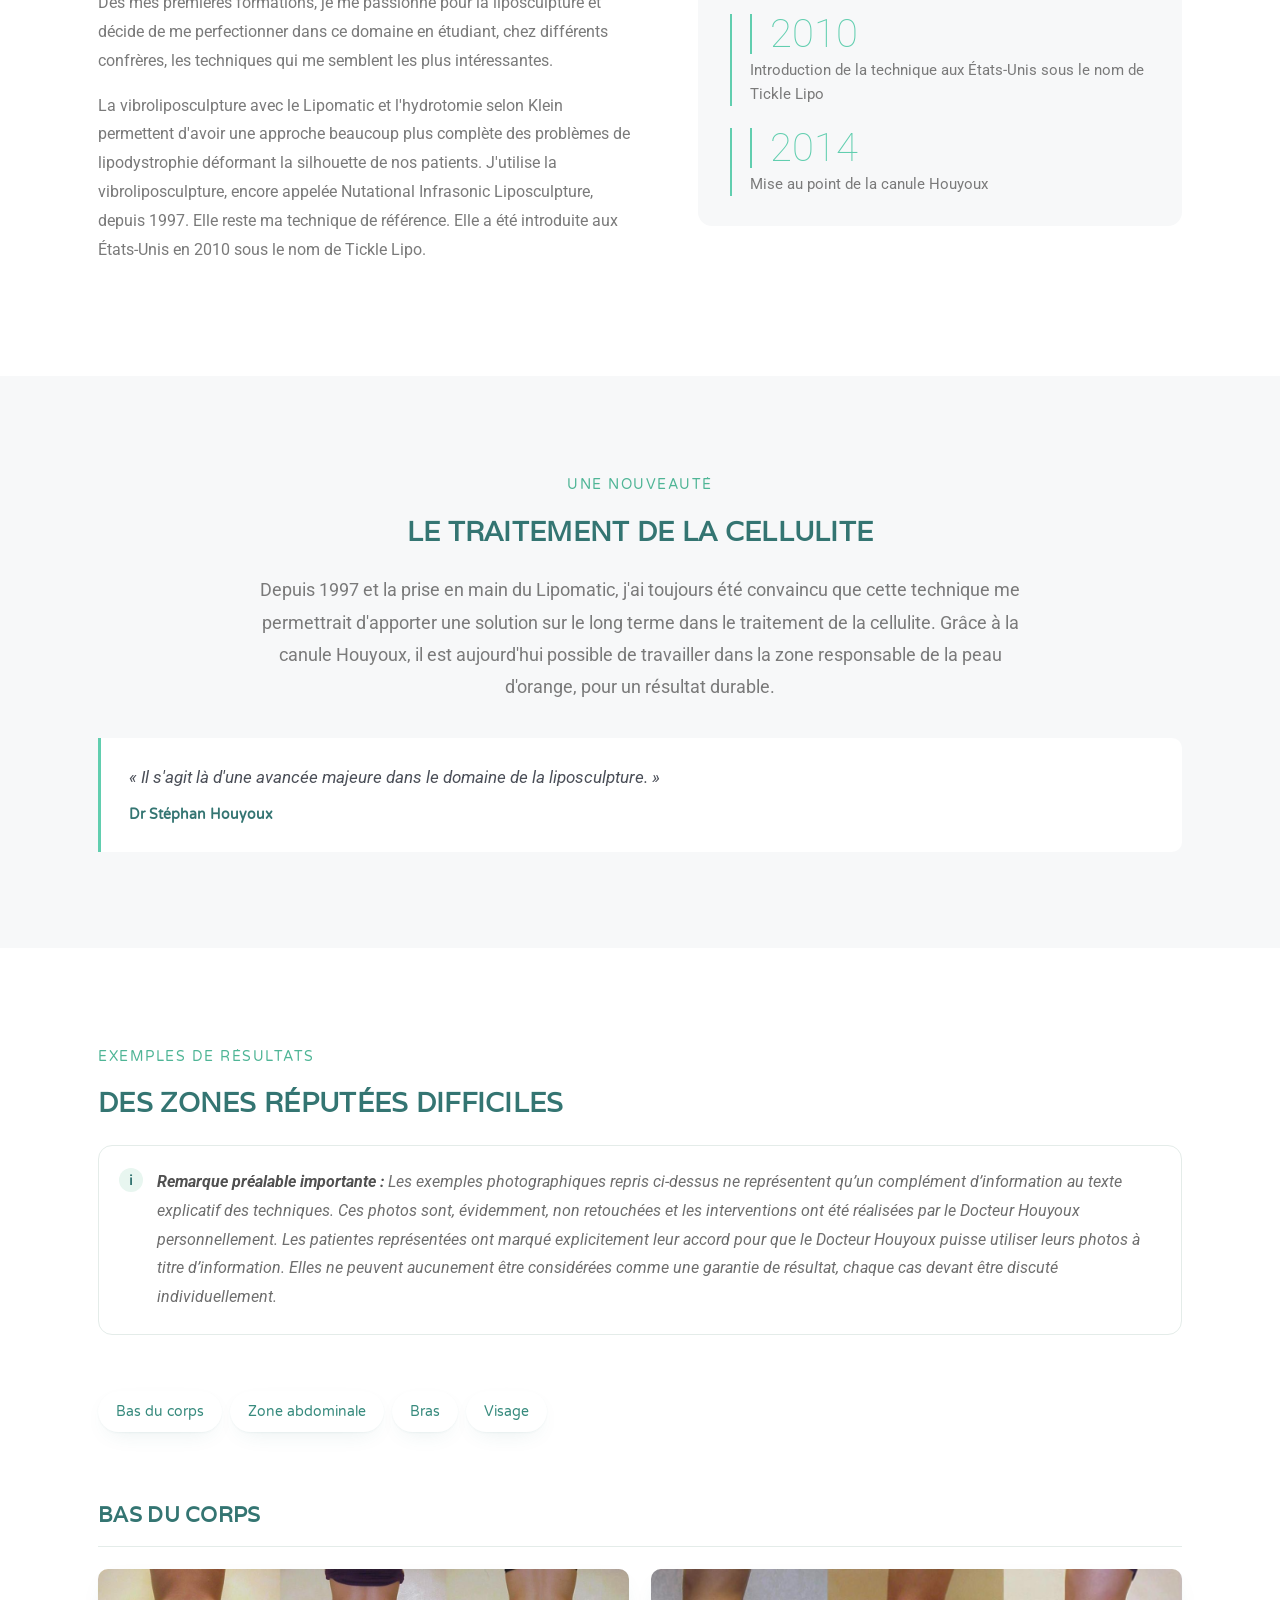
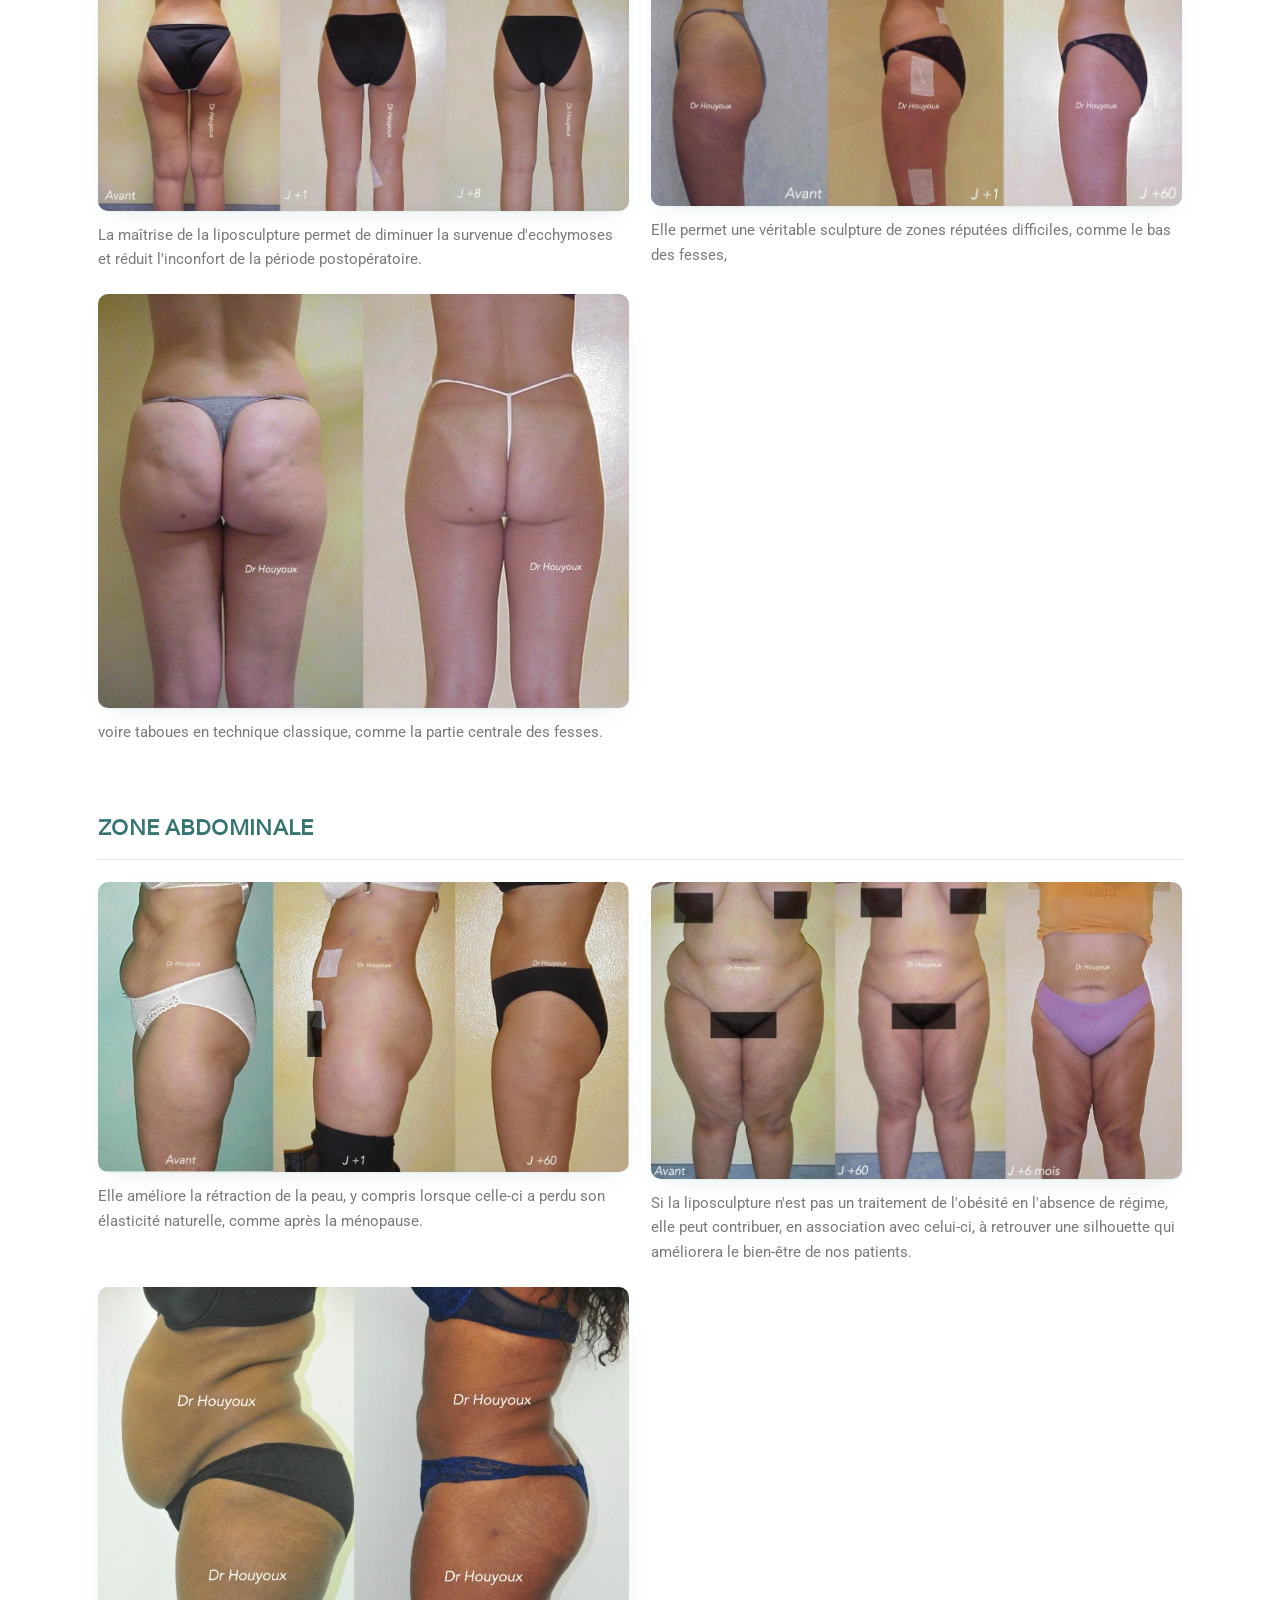
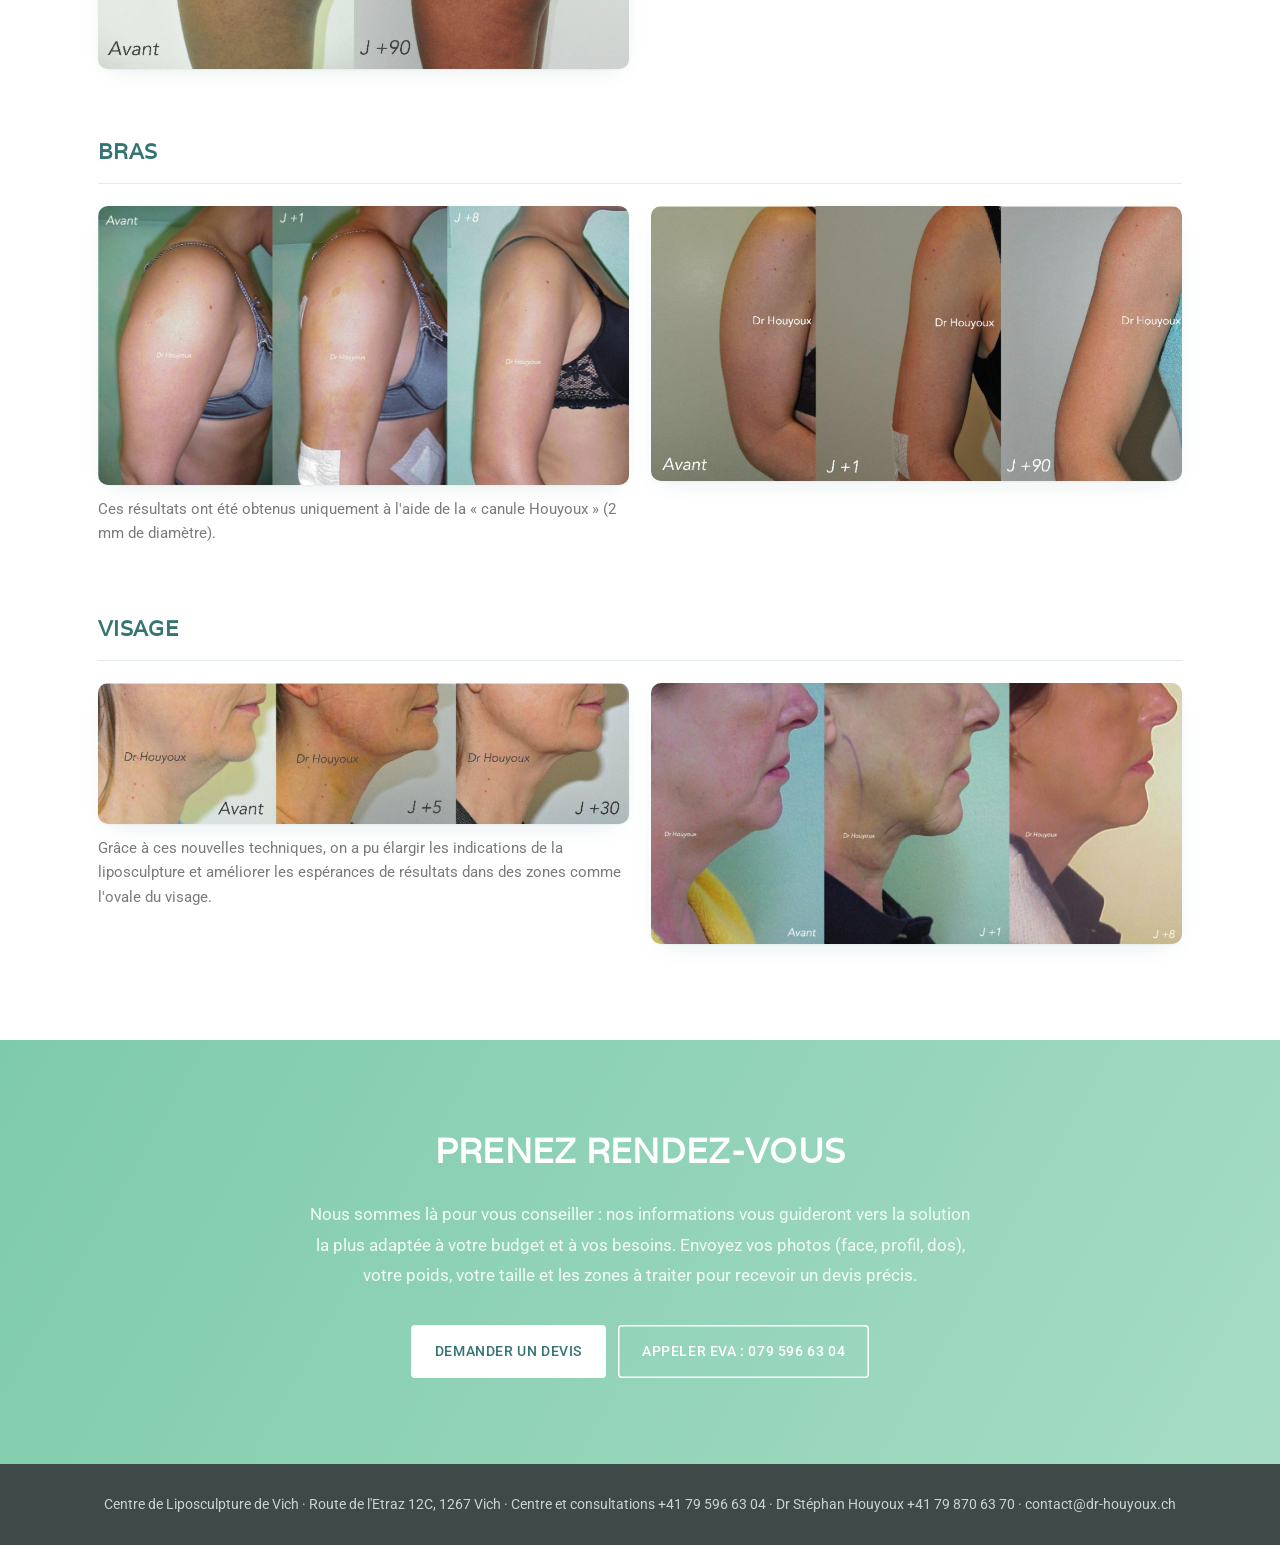
==== commit 58e761a4: "Update liposculpture.html" ====
--- a/liposculpture.html
+++ b/liposculpture.html
@@ -3,10 +3,10 @@
 <link rel="preconnect" href="https://fonts.googleapis.com"><link href="https://fonts.googleapis.com/css2?family=Roboto:wght@100;300;400;500&family=Varela&family=Varela+Round&display=swap" rel="stylesheet">
 <link rel="stylesheet" href="style.css"></head><body>
 <div class="topbar"><div class="wrap"><span>079 596 63 04</span><span>contact@dr-houyoux.ch</span><span>FR</span><span>EN</span></div></div>
-<header class="header"><div class="wrap"><a href="https://dr-houyoux.ch/"><img class="logo" src="img/logo.jpg" alt="Dr Stéphan Houyoux"></a>
+<header class="header"><div class="wrap"><a href="https://dr-houyoux.ch/"><img class="logo" src="logo.jpg" alt="Dr Stéphan Houyoux"></a>
 <button class="burger" aria-label="Ouvrir le menu" aria-expanded="false" aria-controls="menu"><span></span><span></span><span></span></button>
 <nav class="nav" id="menu"><a href="liposculpture.html" class="on">Liposculpture</a><a href="lipoedeme.html">Lipœdème</a><a href="https://dr-houyoux.ch/formations/">Formations</a><a href="https://dr-houyoux.ch/consultations-en-belgique/">Consultations en Belgique</a><a class="cta" href="#rdv">Demander un devis</a></nav></div></header>
-<section class="banner" style="background-image:url('img/banner.jpg')"><h1>Liposculpture</h1></section>
+<section class="banner" style="background-image:url('banner.jpg')"><h1>Liposculpture</h1></section>
 
 <!-- Ouverture : visuel d'illustration (Unsplash, à valider avec le Dr Houyoux) + encart -->
 <section class="hero"><div class="wrap hero-grid reveal">
@@ -40,25 +40,25 @@
 <nav class="chips" aria-label="Zones"><a href="#bas-du-corps">Bas du corps</a><a href="#zone-abdominale">Zone abdominale</a><a href="#bras">Bras</a><a href="#visage">Visage</a></nav>
 
 <div class="zone" id="bas-du-corps"><h3>Bas du corps</h3><div class="cases">
-<figure class="case"><img src="img/lip1.jpg" alt="Bas du corps, avant et après" loading="lazy"><figcaption>La maîtrise de la liposculpture permet de diminuer la survenue d'ecchymoses et réduit l'inconfort de la période postopératoire.</figcaption></figure>
-<figure class="case"><img src="img/lip2.jpg" alt="Bas des fesses, avant et après" loading="lazy"><figcaption>Elle permet une véritable sculpture de zones réputées difficiles, comme le bas des fesses,</figcaption></figure>
-<figure class="case"><img src="img/lip3.jpg" alt="Partie centrale des fesses, avant et après" loading="lazy"><figcaption>voire taboues en technique classique, comme la partie centrale des fesses.</figcaption></figure>
+<figure class="case"><img src="lip1.jpg" alt="Bas du corps, avant et après" loading="lazy"><figcaption>La maîtrise de la liposculpture permet de diminuer la survenue d'ecchymoses et réduit l'inconfort de la période postopératoire.</figcaption></figure>
+<figure class="case"><img src="lip2.jpg" alt="Bas des fesses, avant et après" loading="lazy"><figcaption>Elle permet une véritable sculpture de zones réputées difficiles, comme le bas des fesses,</figcaption></figure>
+<figure class="case"><img src="lip3.jpg" alt="Partie centrale des fesses, avant et après" loading="lazy"><figcaption>voire taboues en technique classique, comme la partie centrale des fesses.</figcaption></figure>
 </div></div>
 
 <div class="zone" id="zone-abdominale"><h3>Zone abdominale</h3><div class="cases">
-<figure class="case"><img src="img/lip5.jpg" alt="Zone abdominale, avant et après" loading="lazy"><figcaption>Elle améliore la rétraction de la peau, y compris lorsque celle-ci a perdu son élasticité naturelle, comme après la ménopause.</figcaption></figure>
-<figure class="case"><img src="img/ventre.jpg" alt="Ventre, avant et après" loading="lazy"><figcaption>Si la liposculpture n'est pas un traitement de l'obésité en l'absence de régime, elle peut contribuer, en association avec celui-ci, à retrouver une silhouette qui améliorera le bien-être de nos patients.</figcaption></figure>
-<figure class="case"><img src="img/ventre2.jpg" alt="Ventre, avant et après" loading="lazy"></figure>
+<figure class="case"><img src="lip5.jpg" alt="Zone abdominale, avant et après" loading="lazy"><figcaption>Elle améliore la rétraction de la peau, y compris lorsque celle-ci a perdu son élasticité naturelle, comme après la ménopause.</figcaption></figure>
+<figure class="case"><img src="ventre.jpg" alt="Ventre, avant et après" loading="lazy"><figcaption>Si la liposculpture n'est pas un traitement de l'obésité en l'absence de régime, elle peut contribuer, en association avec celui-ci, à retrouver une silhouette qui améliorera le bien-être de nos patients.</figcaption></figure>
+<figure class="case"><img src="ventre2.jpg" alt="Ventre, avant et après" loading="lazy"></figure>
 </div></div>
 
 <div class="zone" id="bras"><h3>Bras</h3><div class="cases">
-<figure class="case"><img src="img/bras1.jpg" alt="Bras, avant et après" loading="lazy"><figcaption>Ces résultats ont été obtenus uniquement à l'aide de la « canule Houyoux » (2 mm de diamètre).</figcaption></figure>
-<figure class="case"><img src="img/bras2.jpg" alt="Bras, avant et après" loading="lazy"></figure>
+<figure class="case"><img src="bras1.jpg" alt="Bras, avant et après" loading="lazy"><figcaption>Ces résultats ont été obtenus uniquement à l'aide de la « canule Houyoux » (2 mm de diamètre).</figcaption></figure>
+<figure class="case"><img src="bras2.jpg" alt="Bras, avant et après" loading="lazy"></figure>
 </div></div>
 
 <div class="zone" id="visage"><h3>Visage</h3><div class="cases">
-<figure class="case"><img src="img/menton2.jpg" alt="Ovale du visage, avant et après" loading="lazy"><figcaption>Grâce à ces nouvelles techniques, on a pu élargir les indications de la liposculpture et améliorer les espérances de résultats dans des zones comme l'ovale du visage.</figcaption></figure>
-<figure class="case"><img src="img/lip4.jpg" alt="Avant et après" loading="lazy"></figure>
+<figure class="case"><img src="menton2.jpg" alt="Ovale du visage, avant et après" loading="lazy"><figcaption>Grâce à ces nouvelles techniques, on a pu élargir les indications de la liposculpture et améliorer les espérances de résultats dans des zones comme l'ovale du visage.</figcaption></figure>
+<figure class="case"><img src="lip4.jpg" alt="Avant et après" loading="lazy"></figure>
 </div></div>
 </div></section>
 
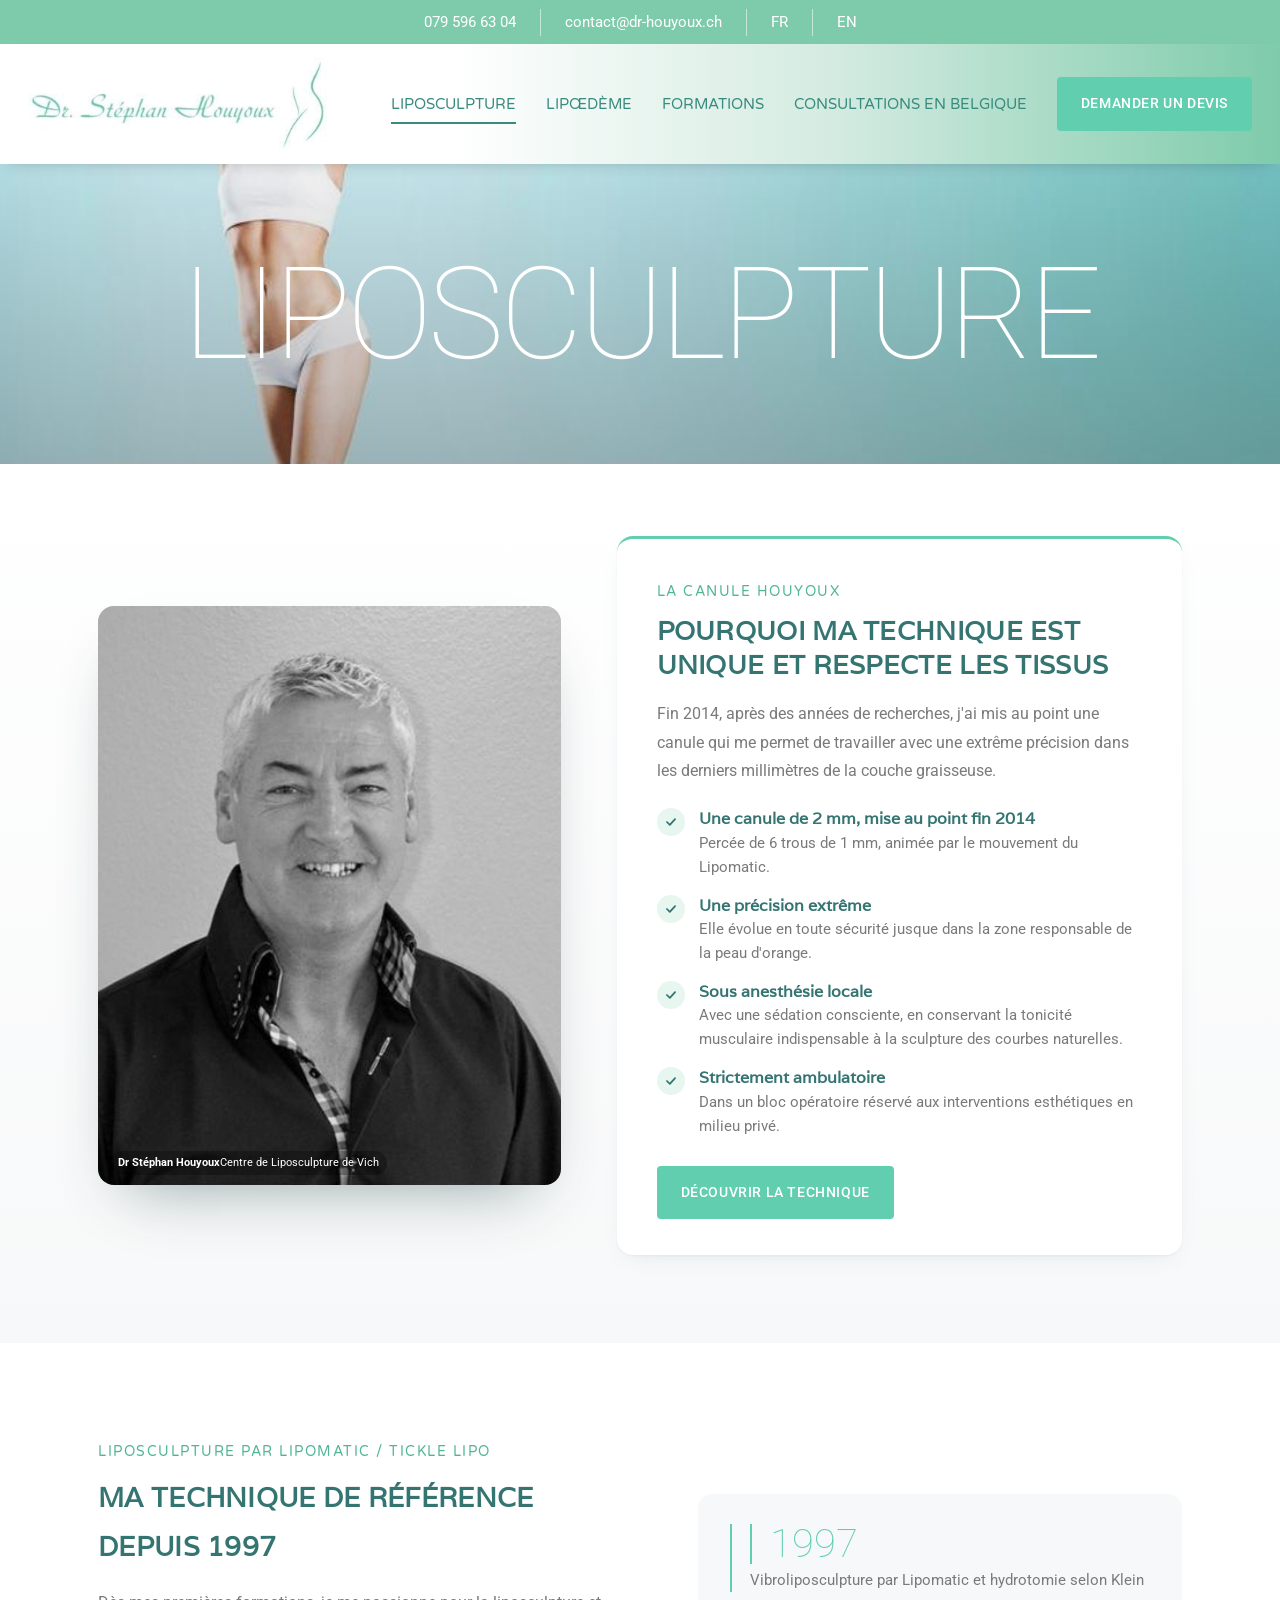
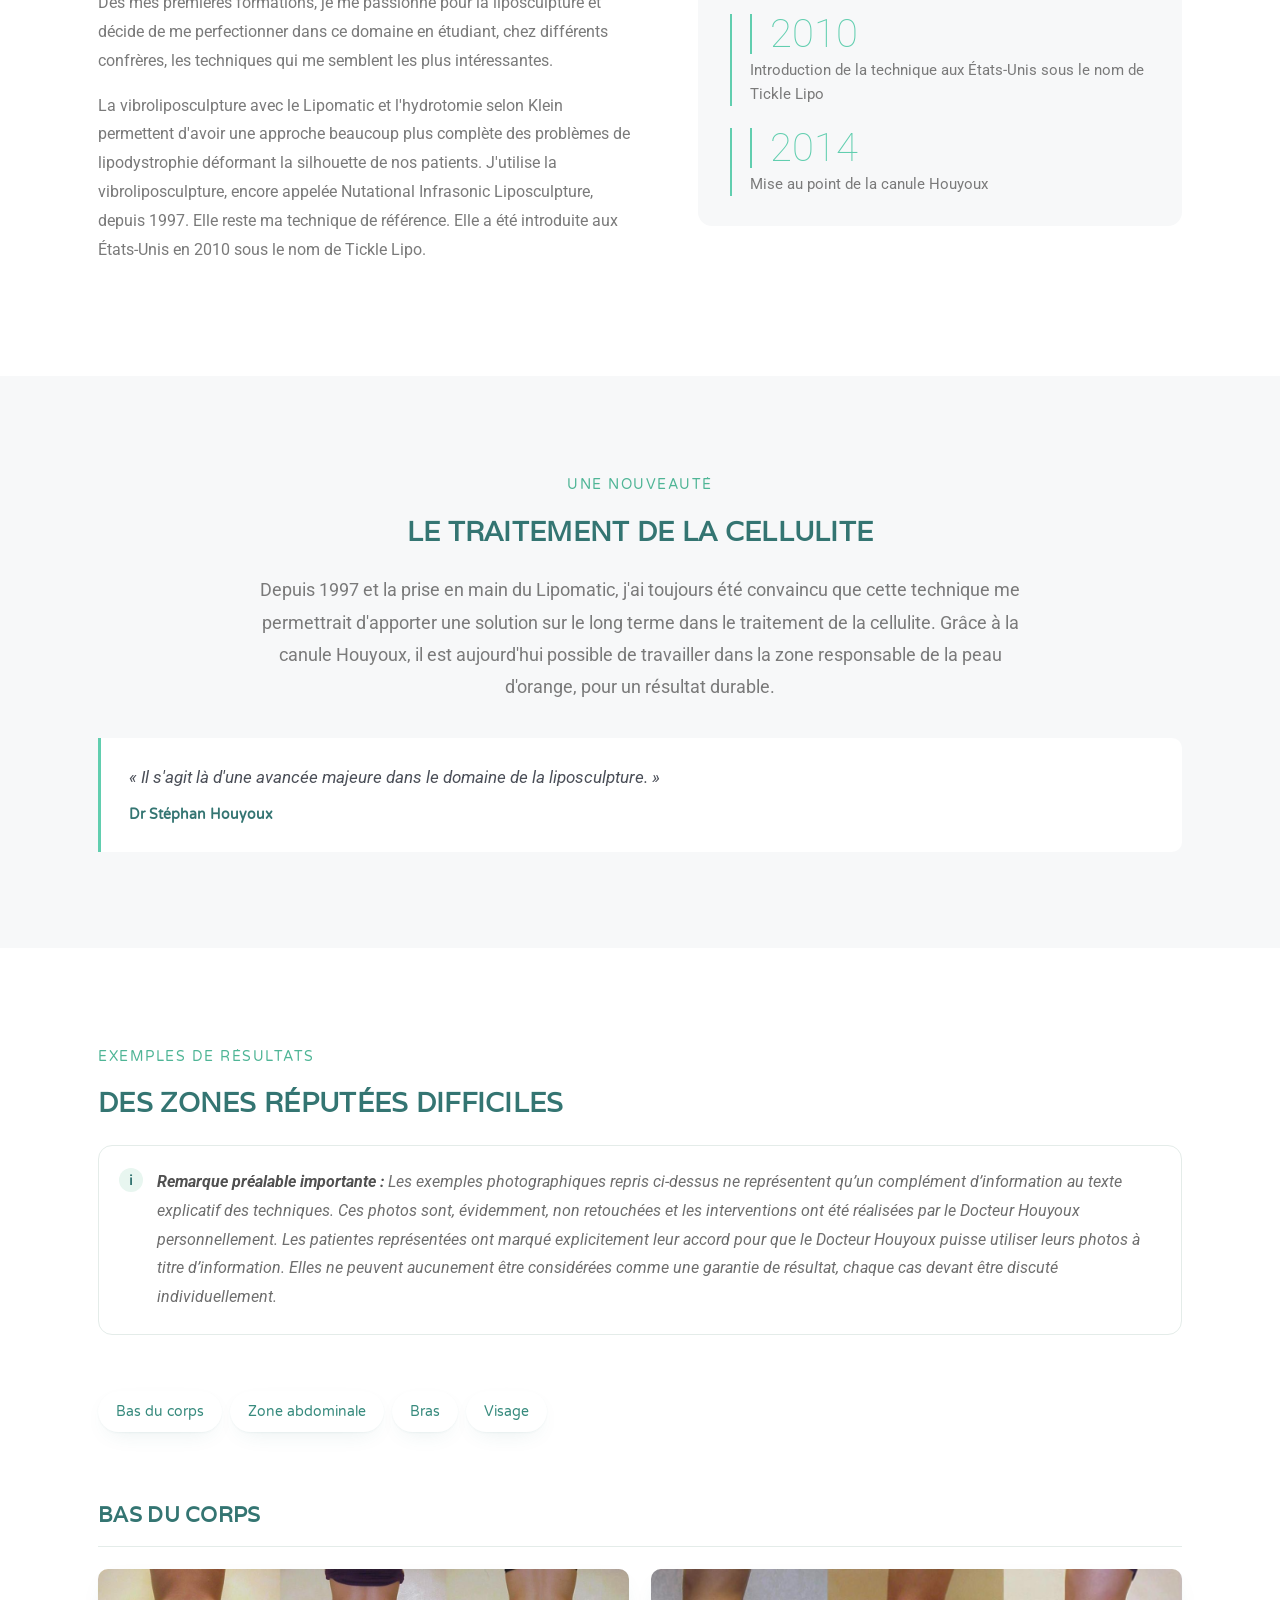
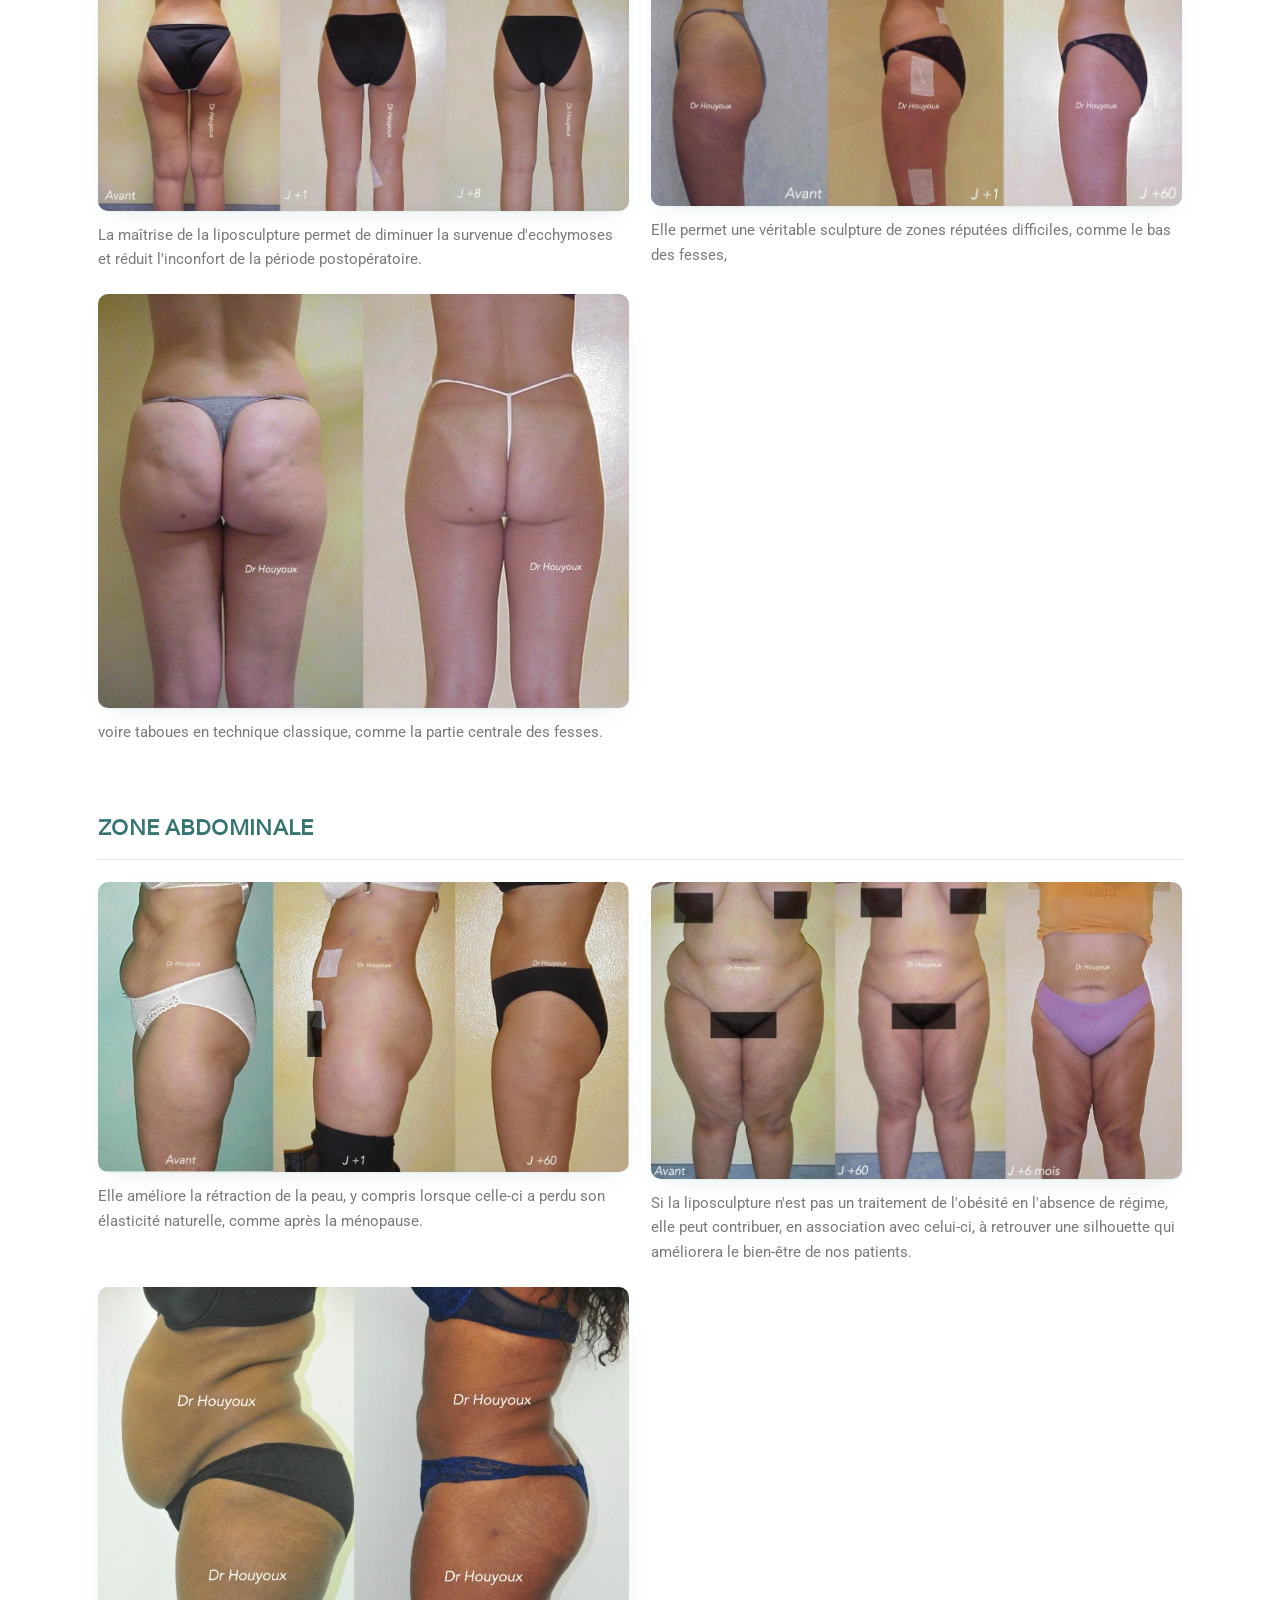
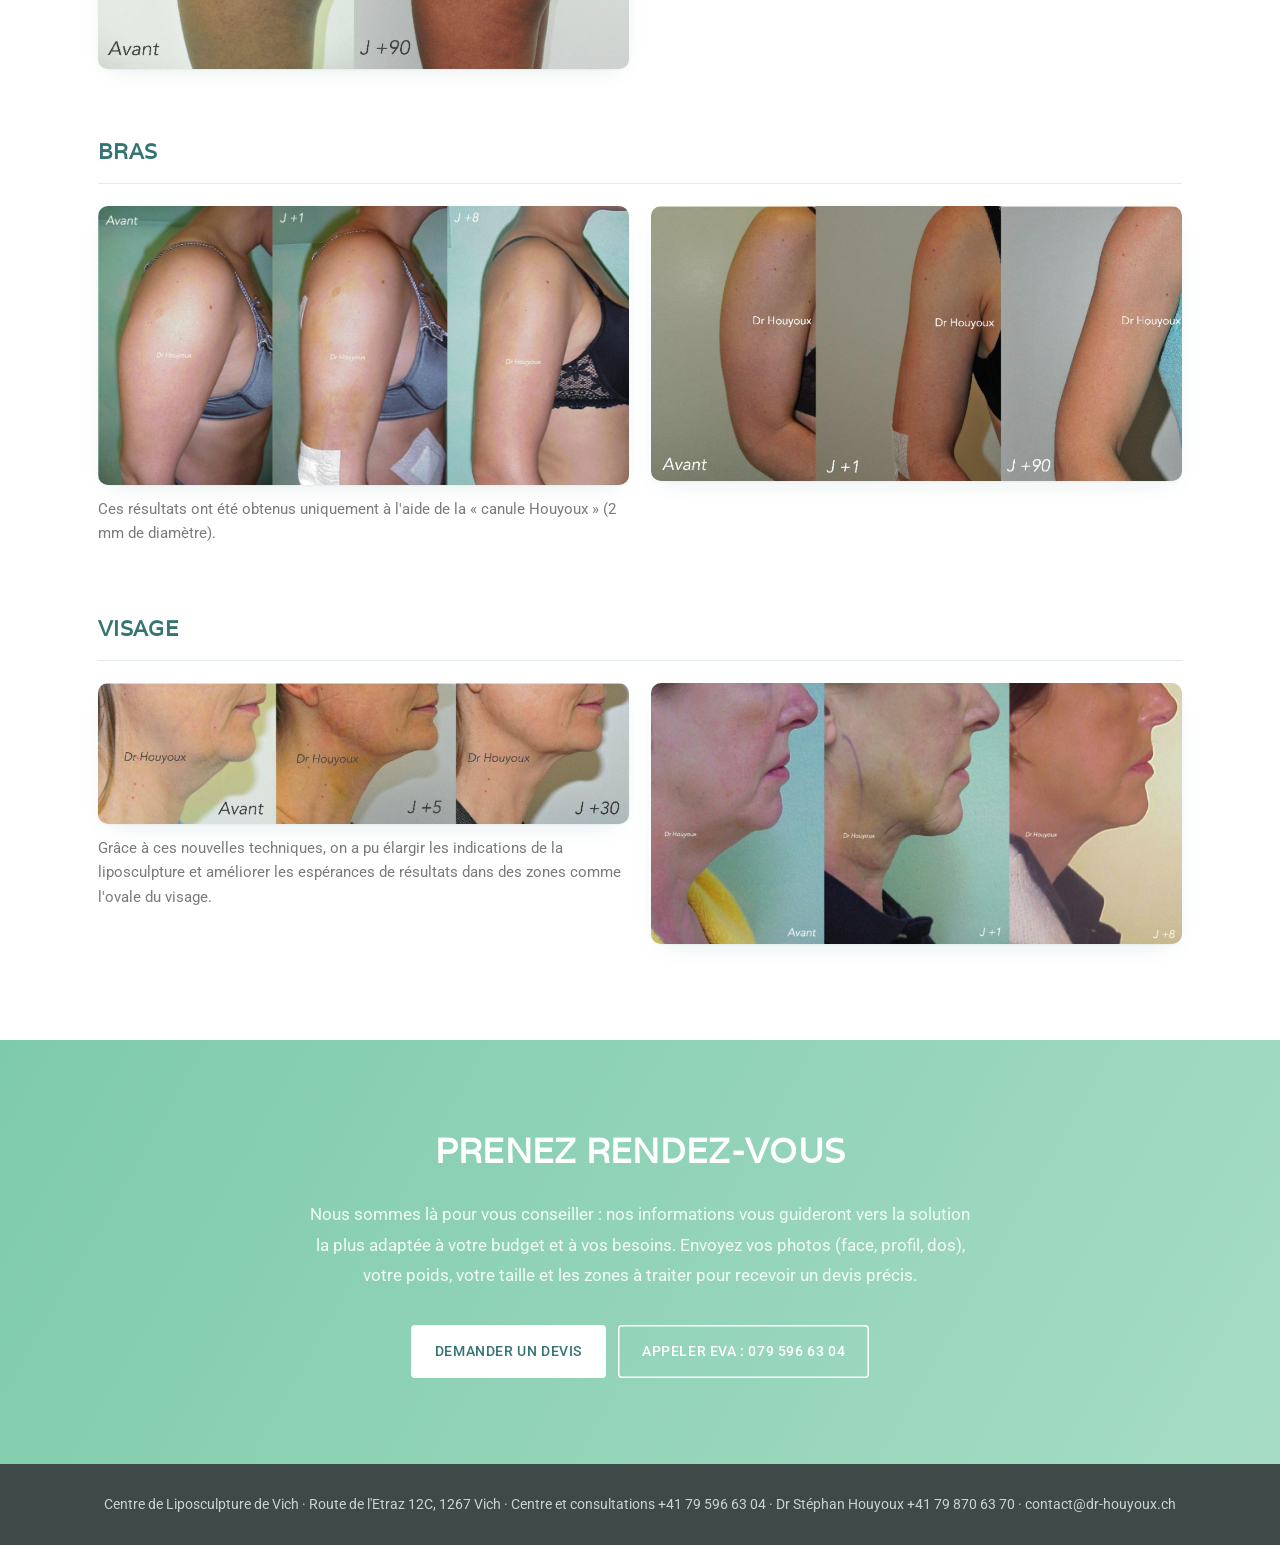
==== commit aa28254e: "Update liposculpture.html" ====
--- a/liposculpture.html
+++ b/liposculpture.html
@@ -10,7 +10,7 @@
 
 <!-- Ouverture : visuel d'illustration (Unsplash, à valider avec le Dr Houyoux) + encart -->
 <section class="hero"><div class="wrap hero-grid reveal">
-<figure class="hero-img"><img src="https://images.unsplash.com/photo-1617397303021-f68bae9f29d6?auto=format&fit=crop&w=1200&q=75" alt="Illustration" fetchpriority="high"><figcaption>Photo d'illustration</figcaption></figure>
+<figure class="hero-img doc"><img src="portrait.jpg" width="500" height="500" alt="Portrait du Dr Stéphan Houyoux" fetchpriority="high"><figcaption><b>Dr Stéphan Houyoux</b>Centre de Liposculpture de Vich</figcaption></figure>
 <div class="encart"><div class="kicker">La canule Houyoux</div><h2>Pourquoi ma technique est unique et respecte les tissus</h2>
 <p>Fin 2014, après des années de recherches, j'ai mis au point une canule qui me permet de travailler avec une extrême précision dans les derniers millimètres de la couche graisseuse.</p><ul class="why"><li><b>Une canule de 2 mm, mise au point fin 2014</b><span>Percée de 6 trous de 1 mm, animée par le mouvement du Lipomatic.</span></li><li><b>Une précision extrême</b><span>Elle évolue en toute sécurité jusque dans la zone responsable de la peau d'orange.</span></li><li><b>Sous anesthésie locale</b><span>Avec une sédation consciente, en conservant la tonicité musculaire indispensable à la sculpture des courbes naturelles.</span></li><li><b>Strictement ambulatoire</b><span>Dans un bloc opératoire réservé aux interventions esthétiques en milieu privé.</span></li></ul>
 <a class="btn" href="#infos">Découvrir la technique</a></div>
